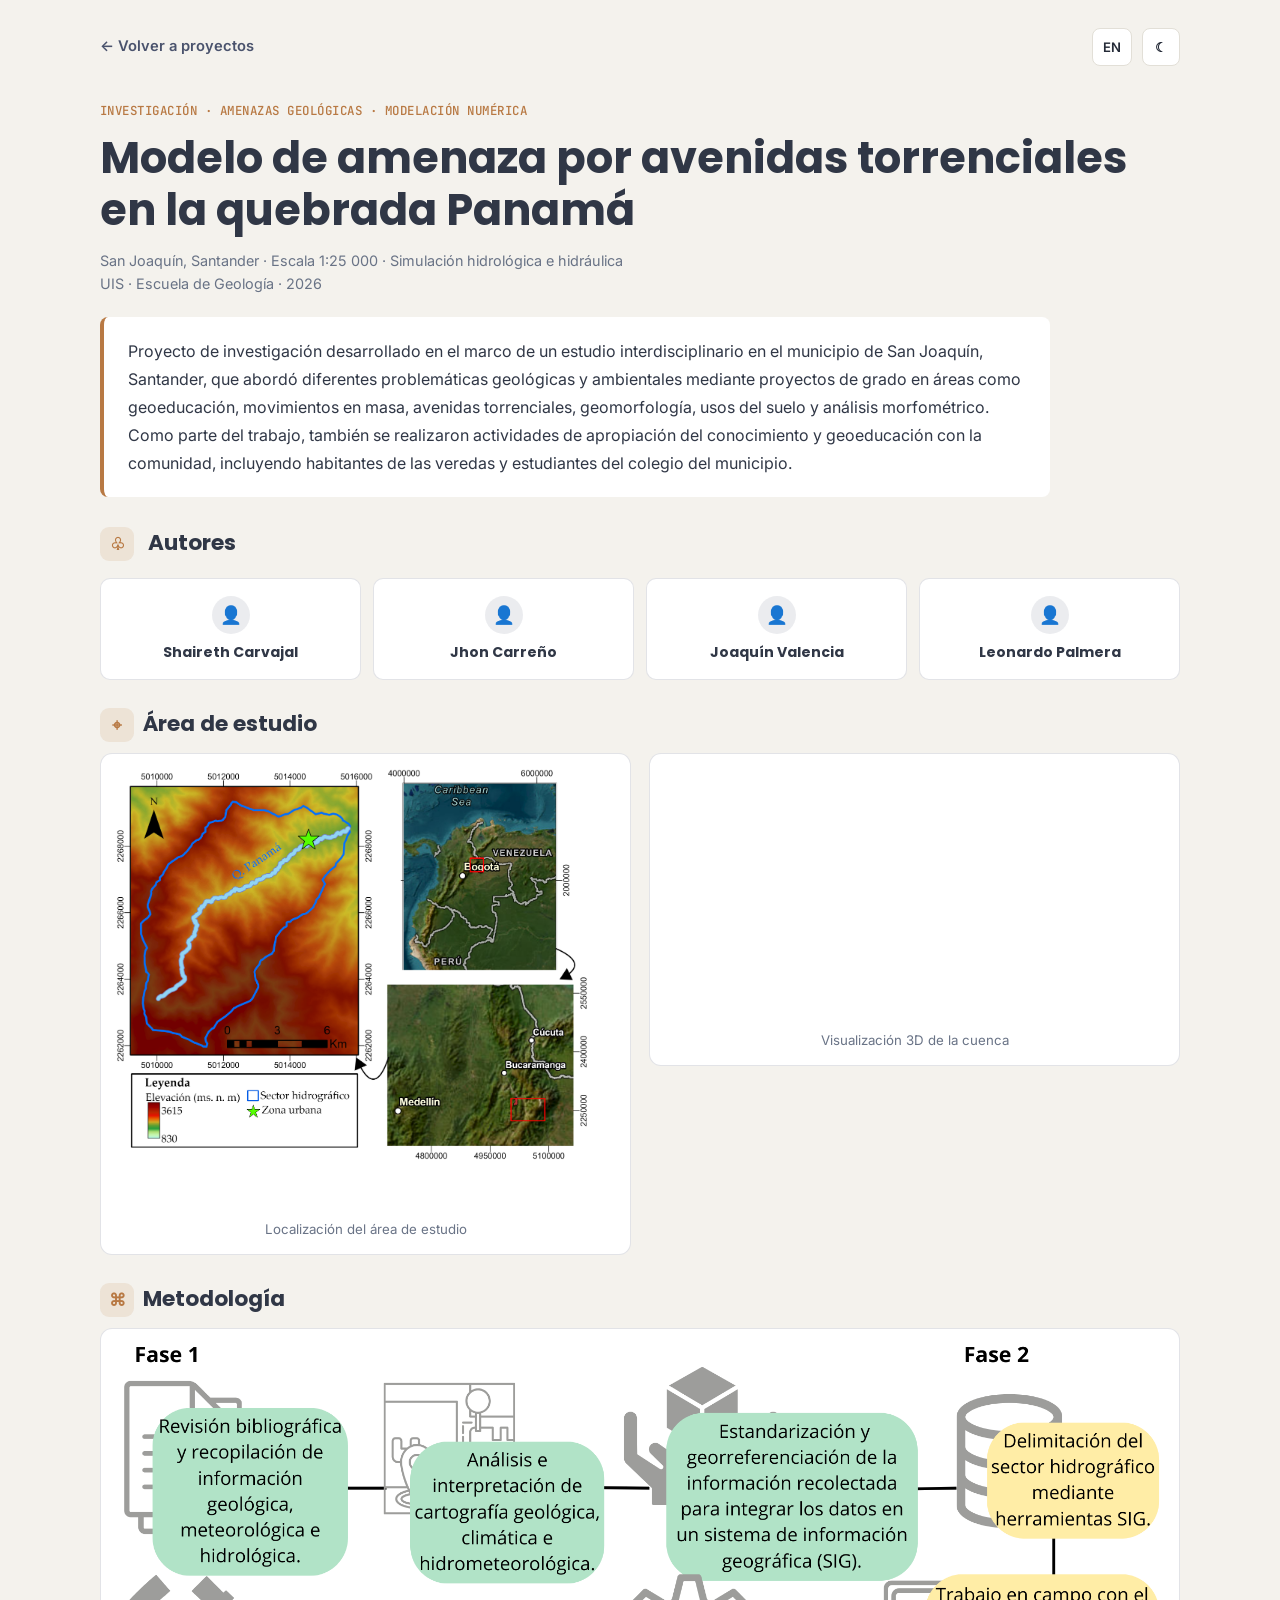
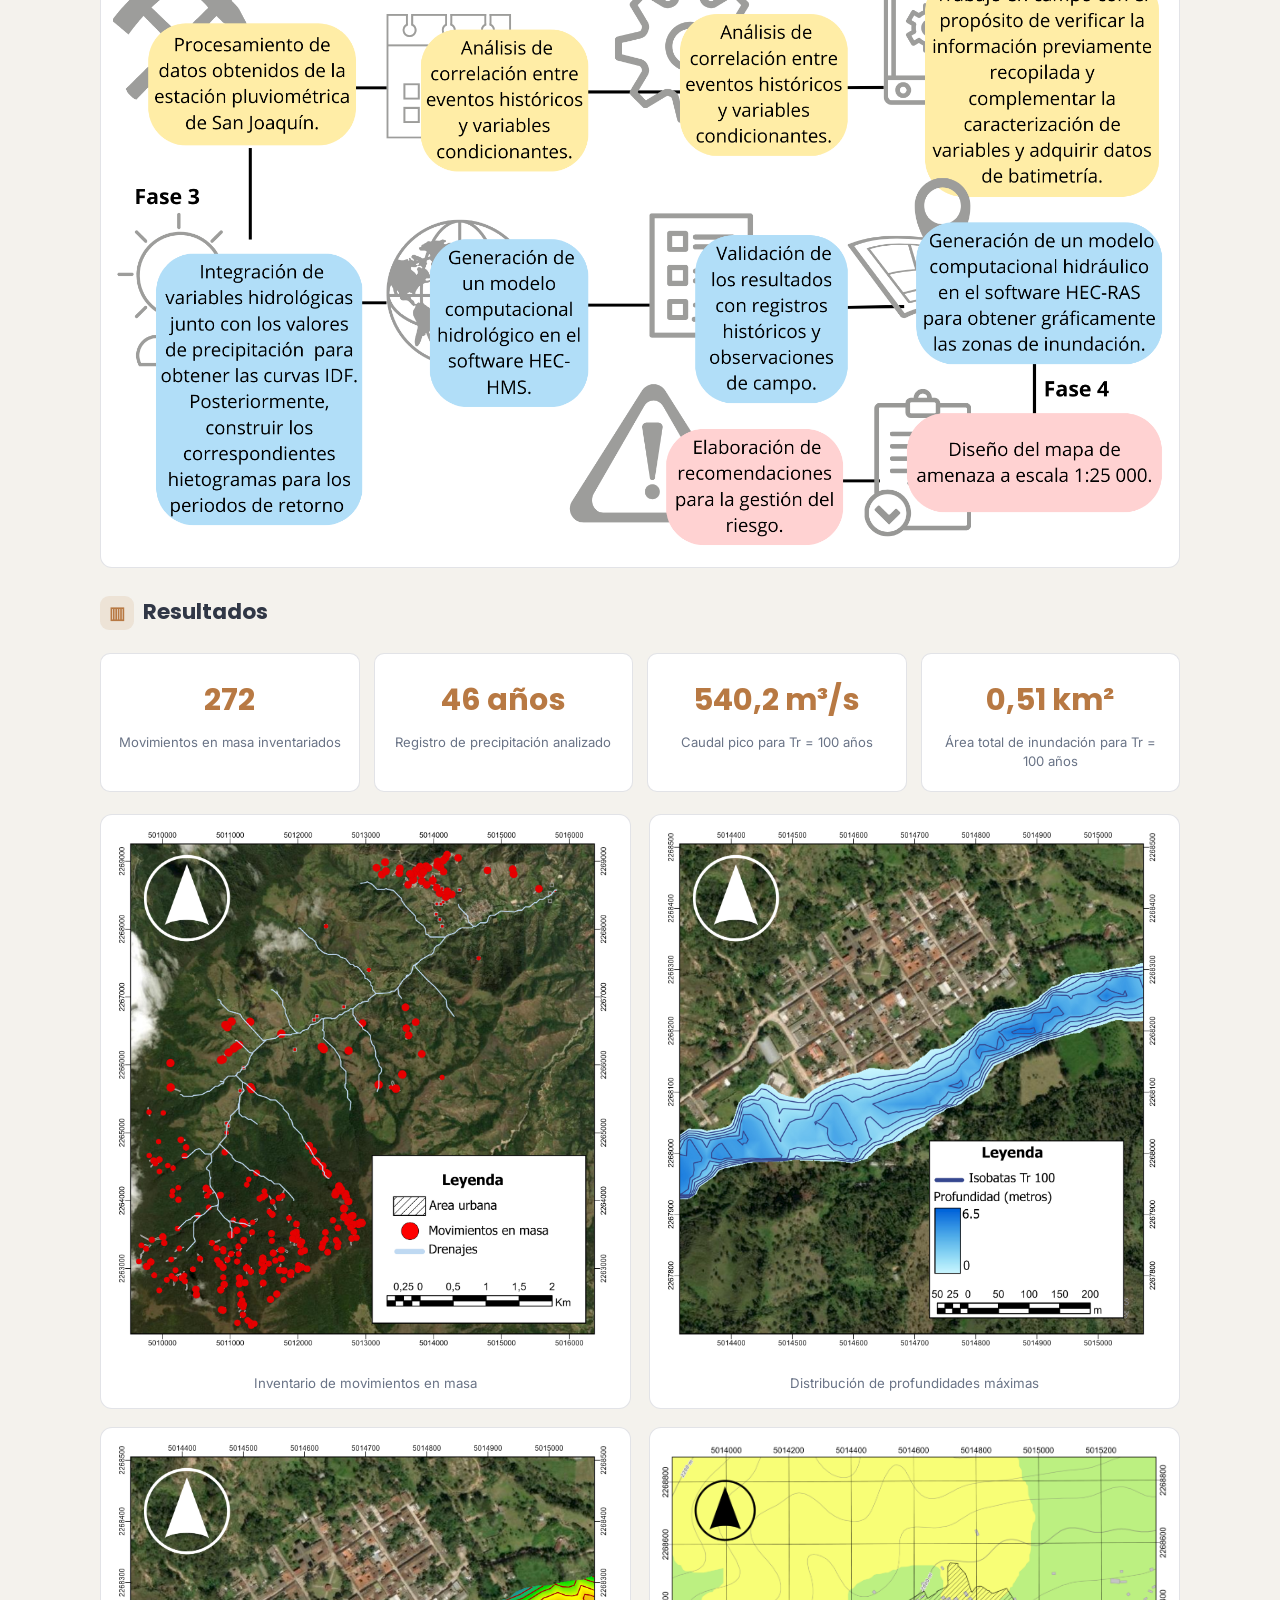
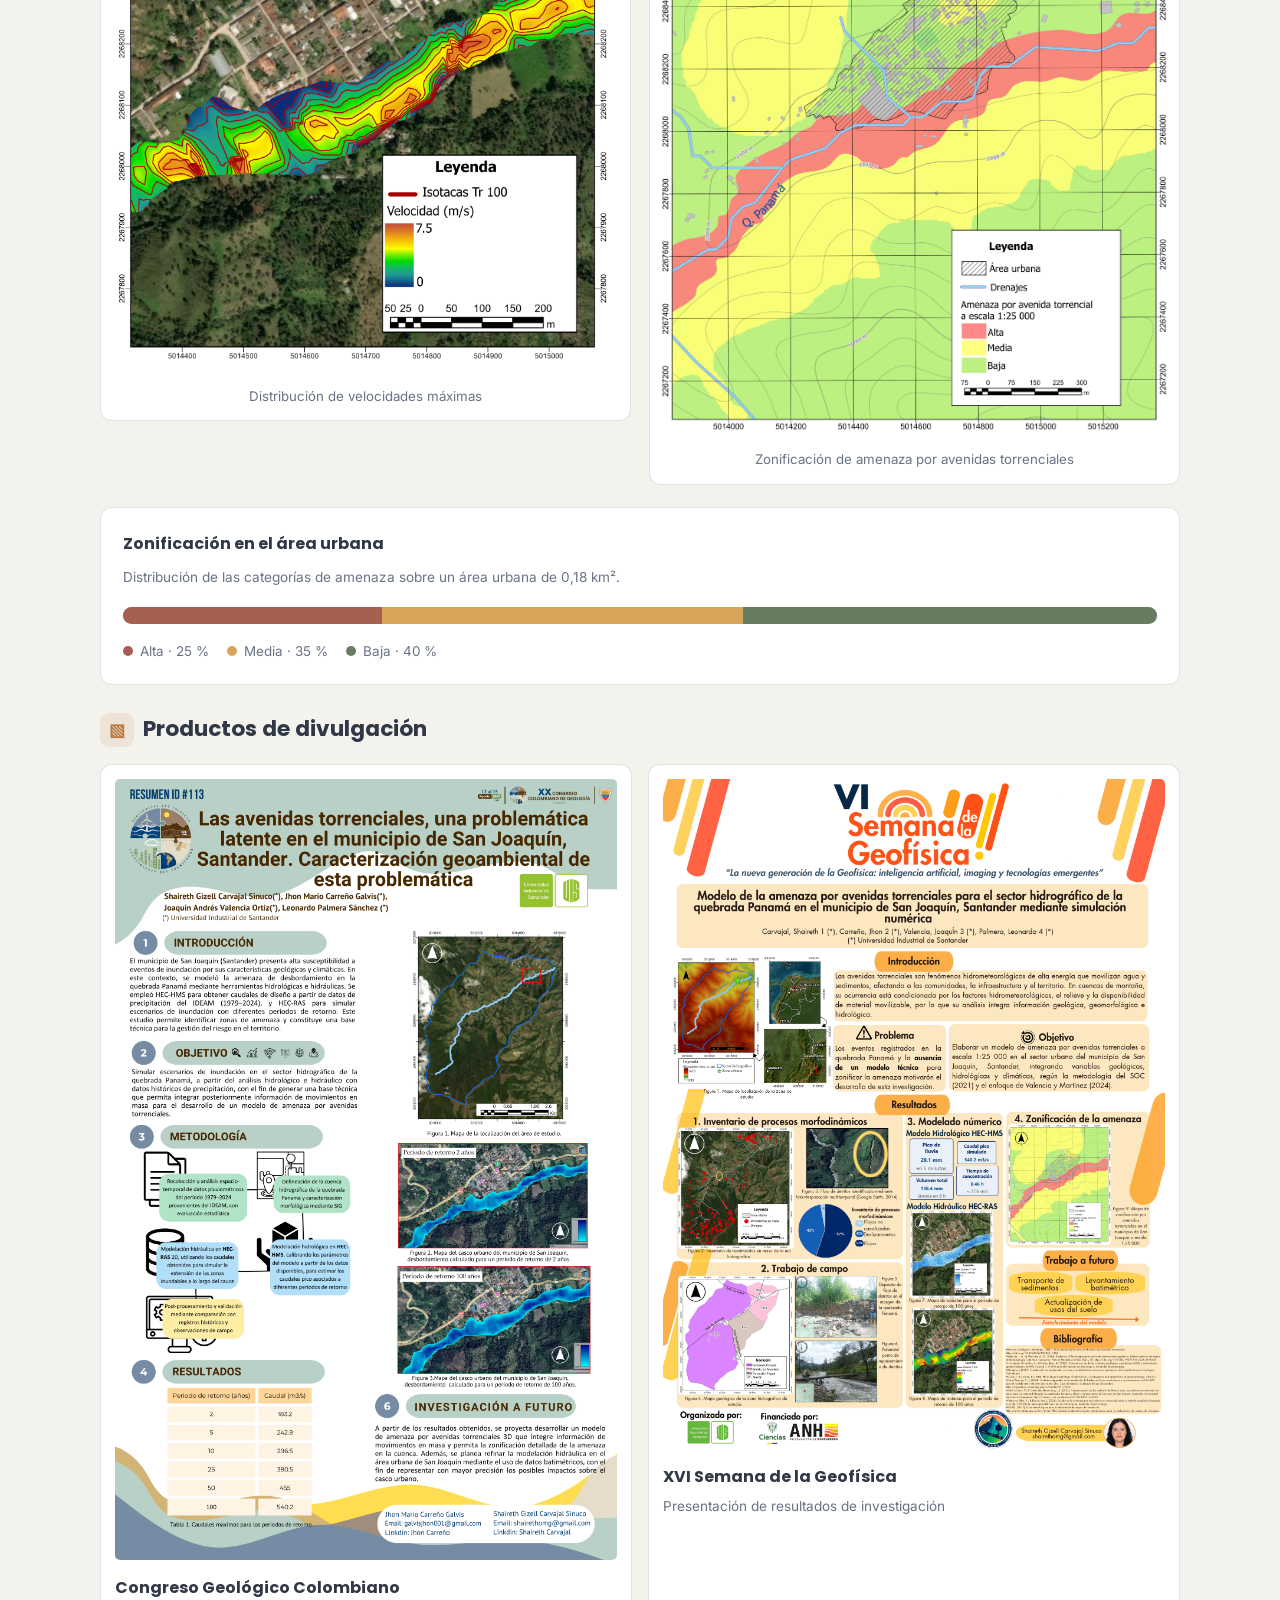
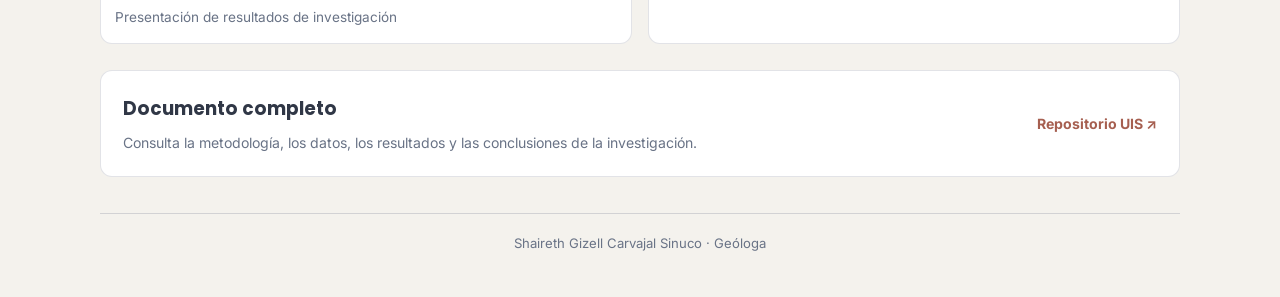
==== proyectos/avenidas-torrenciales.html @ dbaa9fa7 "Final portfolio design and contact section" ====
<!DOCTYPE html>
<html lang="es">
<head>
  <meta charset="UTF-8">
  <meta name="viewport" content="width=device-width, initial-scale=1.0">
  <title>Avenidas torrenciales | Shaireth Carvajal</title>
  <meta name="description" content="Modelo de amenaza por avenidas torrenciales en la quebrada Panamá, San Joaquín, Santander, mediante simulación hidrológica e hidráulica.">

  <link rel="stylesheet" href="../assets/css/styles.css">
  <link rel="stylesheet" href="../assets/css/responsive.css">
  <link rel="stylesheet" href="../assets/css/themes.css">
  <link rel="preconnect" href="https://fonts.googleapis.com">
  <link rel="preconnect" href="https://fonts.gstatic.com" crossorigin>
  <link href="https://fonts.googleapis.com/css2?family=Inter:wght@400;500;600;700&family=Poppins:wght@500;600;700&family=JetBrains+Mono:wght@400;500&display=swap" rel="stylesheet">

  <style>
    :root {
      --project-blue:#4A536D; --project-sand:#D8C5A5; --project-ochre:#B87943;
      --project-terracotta:#A65F50; --project-moss:#687C62;
      --page-background:#F4F2ED; --page-surface:#FFFFFF; --page-text:#303746;
      --page-muted:#697386; --page-border:rgba(74,83,109,.16);
    }
    :root[data-theme="dark"] {
      --page-background:#171B24; --page-surface:#222936; --page-text:#E9EAF0;
      --page-muted:#AAB2C0; --page-border:rgba(216,197,165,.18);
    }
    body { background:var(--page-background); color:var(--page-text); font-family:"Inter",sans-serif; }
    .detail-page { width:min(1080px,90%); margin:0 auto; padding:28px 0 42px; }
    .detail-topbar { display:flex; align-items:center; justify-content:space-between; gap:16px; margin-bottom:34px; }
    .detail-back { color:var(--project-blue); text-decoration:none; font-weight:600; font-size:.92rem; }
    :root[data-theme="dark"] .detail-back { color:var(--project-sand); }
    .detail-controls { display:flex; align-items:center; gap:10px; }
    .detail-category { color:var(--project-ochre); font-family:"JetBrains Mono",monospace; font-size:.78rem; font-weight:500; letter-spacing:.04em; text-transform:uppercase; margin-bottom:12px; }
    .detail-title { color:var(--page-text); font-family:"Poppins",sans-serif; font-size:clamp(1.8rem,4.5vw,2.7rem); line-height:1.2; margin:0 0 12px; }
    .detail-meta { color:var(--page-muted); font-size:.9rem; margin-bottom:22px; line-height:1.6; }
    .detail-section { margin:26px 0 0!important; padding:0!important; min-height:0!important; }
    .detail-section h2 { font-family:"Poppins",sans-serif; color:var(--page-text); font-size:1.35rem; margin:0 0 10px!important; padding:0!important; }
    .section-symbol { display:inline-flex; align-items:center; justify-content:center; width:34px; height:34px; border-radius:9px; background:rgba(184,121,67,.13); color:var(--project-ochre); margin-right:9px; font-size:1.05rem; vertical-align:middle; }
    .avt-authors-grid { display:grid; grid-template-columns:repeat(2,minmax(0,1fr)); gap:12px; max-width:560px; margin:16px 0 8px; }
    .author-card { background:var(--page-surface); border:1px solid var(--page-border); border-radius:10px; padding:17px 12px; text-align:center; }
    .author-symbol { width:38px; height:38px; display:flex; align-items:center; justify-content:center; margin:0 auto 9px; border-radius:50%; background:rgba(74,83,109,.11); color:var(--project-blue); font-size:1.1rem; }
    :root[data-theme="dark"] .author-symbol { color:var(--project-sand); }
    .author-card h3 { color:var(--page-text); font-family:"Poppins",sans-serif; font-size:.88rem; line-height:1.4; margin:0; }
    .avt-directors { color:var(--page-muted); font-size:.84rem; line-height:1.6; margin:10px 0 0; }
    .avt-study-grid,.avt-results-grid { display:grid; grid-template-columns:repeat(2,minmax(0,1fr)); gap:18px; align-items:start; }
    .avt-figure { margin:0; min-width:0; background:var(--page-surface); border:1px solid var(--page-border); border-radius:12px; padding:12px; }
    .avt-figure img { display:block; width:100%; height:auto; border-radius:6px; }
    .avt-caption { color:var(--page-muted); font-size:.83rem; line-height:1.5; text-align:center; margin:12px 4px 2px; }
    .avt-metrics { display:grid; grid-template-columns:repeat(4,minmax(0,1fr)); gap:14px; margin:22px 0; }
    .avt-metric { min-width:0; padding:20px 14px; background:var(--page-surface); border:1px solid var(--page-border); border-radius:10px; text-align:center; }
    .avt-metric-value { display:block; color:var(--project-ochre); font-family:"Poppins",sans-serif; font-size:clamp(1.35rem,3vw,1.9rem); font-weight:700; margin-bottom:8px; }
    .avt-metric-label { display:block; color:var(--page-muted); font-size:.82rem; line-height:1.45; }
    .avt-zoning { margin-top:22px; padding:22px; background:var(--page-surface); border:1px solid var(--page-border); border-radius:12px; }
    .avt-zoning h3 { color:var(--page-text); font-family:"Poppins",sans-serif; font-size:1rem; margin:0 0 8px; }
    .avt-zoning p { color:var(--page-muted); font-size:.85rem; margin:0 0 18px; }
    .avt-bar { display:flex; height:17px; overflow:hidden; border-radius:20px; background:var(--page-border); margin-bottom:16px; }
    .avt-bar-high { width:25%; background:var(--project-terracotta); }
    .avt-bar-medium { width:35%; background:#D8A65B; }
    .avt-bar-low { width:40%; background:var(--project-moss); }
    .avt-legend { display:flex; flex-wrap:wrap; gap:18px; color:var(--page-muted); font-size:.84rem; }
    .avt-legend-item { display:flex; align-items:center; gap:7px; }
    .avt-dot { width:10px; height:10px; border-radius:50%; display:inline-block; }
    .avt-posters { display:grid; grid-template-columns:repeat(2,minmax(0,1fr)); gap:16px; margin-top:16px; }
    .avt-poster { min-width:0; background:var(--page-surface); border:1px solid var(--page-border); border-radius:12px; padding:14px; }
    .avt-poster a { display:block; }
    .avt-poster img { display:block; width:100%; height:auto; border-radius:5px; transition:transform .25s ease; }
    .avt-poster a:hover img { transform:translateY(-3px); }
    .avt-poster h3 { color:var(--page-text); font-family:"Poppins",sans-serif; font-size:1rem; margin:14px 0 5px; }
    .avt-poster p { color:var(--page-muted); font-size:.85rem; margin:0; }
    .avt-repository { display:flex; align-items:center; justify-content:space-between; gap:20px; margin-top:26px; padding:22px; background:var(--page-surface); border:1px solid var(--page-border); border-radius:12px; }
    .avt-repository h2 { color:var(--page-text); font-family:"Poppins",sans-serif; font-size:1.15rem; margin:0 0 7px; }
    .avt-repository p { color:var(--page-muted); font-size:.88rem; line-height:1.6; margin:0; }
    .product-link { display:inline-flex; align-items:center; gap:7px; color:var(--project-terracotta); text-decoration:none; font-size:.88rem; font-weight:700; white-space:nowrap; }
    .product-link:hover { text-decoration:underline; }
    .detail-footer { border-top:1px solid rgba(74,83,109,.20); margin-top:36px; padding-top:18px; color:var(--page-muted); font-size:.82rem; text-align:center; }
    .detail-intro {
  max-width: 950px;
  background: var(--page-surface);
  border-left: 4px solid var(--project-ochre);
  border-radius: 8px;
  padding: 20px 24px;
  margin: 0 0 28px;
  line-height: 1.75;
  color: var(--page-text);
  font-size: 1rem;
}

:root[data-theme="dark"] .detail-intro {
  background: var(--page-surface);
}

    @media(max-width:760px) {
      .avt-metrics { grid-template-columns:repeat(2,minmax(0,1fr)); }
      .avt-study-grid,.avt-posters { grid-template-columns:1fr; }
    }
    @media(max-width:700px) {
      .detail-page { width:92%; padding-top:20px; }
      .detail-topbar { margin-bottom:26px; }
      .avt-figure { padding:9px; }
      .avt-repository { align-items:flex-start; flex-direction:column; }
    }
    @media(max-width:520px) {
      .avt-results-grid { grid-template-columns:1fr; }
      .avt-legend { flex-direction:column; gap:9px; }
    }
    @media(max-width:420px) {
      .detail-topbar { align-items:flex-start; }
      .detail-back { font-size:.82rem; }
      .avt-authors-grid { gap:8px; }
      .author-card { padding:14px 8px; }
      .author-card h3 { font-size:.8rem; }
      .avt-metric { padding:16px 9px; }
    }

    /* Distribución horizontal de autores */
.detail-page .avt-authors-grid {
  display: grid !important;
  grid-template-columns: repeat(4, minmax(0, 1fr)) !important;
  gap: 12px;
  width: 100%;
  max-width: 100%;
  margin: 16px 0 8px;
}

/* Adaptación para pantallas pequeñas */
@media (max-width: 760px) {
  .detail-page .avt-authors-grid {
    grid-template-columns: repeat(2, minmax(0, 1fr)) !important;
  }
}

@media (max-width: 420px) {
  .detail-page .avt-authors-grid {
    grid-template-columns: 1fr !important;
  }
}

.avt-video {
  display: block;
  width: 100%;
  height: auto;
  border-radius: 6px;
  object-fit: contain;
}


  </style>
</head>

<body>
  <main class="detail-page">
    <div class="detail-topbar">
      <a class="detail-back" href="../index.html#proyectos">← Volver a proyectos</a>
      <div class="detail-controls">
        <button id="language-toggle" class="language-toggle notranslate" type="button"
          aria-label="Cambiar idioma" translate="no">EN</button>
        <button id="theme-toggle" class="theme-toggle" type="button"
          aria-label="Cambiar tema" aria-pressed="false">
          <span class="theme-icon">☾</span>
        </button>
      </div>
    </div>

    <header>
      <div class="detail-category">Investigación · Amenazas geológicas · Modelación numérica</div>
      <h1 class="detail-title">Modelo de amenaza por avenidas torrenciales en la quebrada Panamá</h1>
      <div class="detail-meta">
        San Joaquín, Santander · Escala 1:25 000 · Simulación hidrológica e hidráulica<br>
        UIS · Escuela de Geología · 2026
      </div>
    
<p class="detail-intro gempy-intro">
  Proyecto de investigación desarrollado en el marco de un estudio interdisciplinario en el municipio de San Joaquín, Santander, que abordó diferentes problemáticas geológicas y ambientales mediante proyectos de grado en áreas como geoeducación, movimientos en masa, avenidas torrenciales, geomorfología, usos del suelo y análisis morfométrico. Como parte del trabajo, también se realizaron actividades de apropiación del conocimiento y geoeducación con la comunidad, incluyendo habitantes de las veredas y estudiantes del colegio del municipio.
</p>

<section class="detail-section">
  <h2>
    <span class="section-symbol" aria-hidden="true">♧</span>
    Autores
  </h2>

  <div class="authors-grid avt-authors-grid">
    <article class="author-card">
      <div class="author-symbol" aria-hidden="true">👤</div>
      <h3>Shaireth Carvajal</h3>
    </article>

    <article class="author-card">
      <div class="author-symbol" aria-hidden="true">👤</div>
      <h3>Jhon Carreño</h3>
    </article>

    <article class="author-card">
      <div class="author-symbol" aria-hidden="true">👤</div>
      <h3>Joaquín Valencia</h3>
    </article>

    <article class="author-card">
      <div class="author-symbol" aria-hidden="true">👤</div>
      <h3>Leonardo Palmera</h3>
    </article>
  </div>
</section>


    <section class="detail-section">
      <h2><span class="section-symbol" aria-hidden="true">⌖</span>Área de estudio</h2>
      <div class="avt-study-grid">
        <figure class="avt-figure">
          <img src="../assets/images/avenidas-torrenciales/Mapa_localizacion.jpg"
            alt="Mapa de localización del área de estudio en la quebrada Panamá, San Joaquín, Santander">
          <figcaption class="avt-caption">Localización del área de estudio</figcaption>
        </figure>
        
<figure class="avt-figure">
  <video
    class="avt-video"
    autoplay
    muted
    loop
    playsinline
    preload="auto"
    aria-label="Visualización satelital de la cuenca">
    <source src="../assets/images/avenidas-torrenciales/cuenca.mp4"
      type="video/mp4">
    Tu navegador no admite la reproducción de video.
  </video>

  <figcaption class="avt-caption">
    Visualización 3D de la cuenca
  </figcaption>

</figure>

      </div>
    </section>

    <section class="detail-section">
      <h2><span class="section-symbol" aria-hidden="true">⌘</span>Metodología</h2>
      <figure class="avt-figure">
        <img src="../assets/images/avenidas-torrenciales/diagrama-metodologia.png"
          alt="Diagrama metodológico del estudio de amenaza por avenidas torrenciales">
      </figure>
    </section>

    <section class="detail-section">
      <h2><span class="section-symbol" aria-hidden="true">▥</span>Resultados</h2>
      <div class="avt-metrics">
        <div class="avt-metric">
          <span class="avt-metric-value">272</span>
          <span class="avt-metric-label">Movimientos en masa inventariados</span>
        </div>
        <div class="avt-metric">
          <span class="avt-metric-value">46 años</span>
          <span class="avt-metric-label">Registro de precipitación analizado</span>
        </div>
        <div class="avt-metric">
          <span class="avt-metric-value">540,2 m³/s</span>
          <span class="avt-metric-label">Caudal pico para Tr = 100 años </span>
        </div>
        <div class="avt-metric">
          <span class="avt-metric-value">0,51 km²</span>
          <span class="avt-metric-label">Área total de inundación para Tr = 100 años</span>
        </div>
      </div>

      <div class="avt-results-grid">
          <figure class="avt-figure">
          <img src="../assets/images/avenidas-torrenciales/inventario-movimientos.jpg"
            alt="Detalle de los resultados de amenaza en el sector urbano">
          <figcaption class="avt-caption">Inventario de movimientos en masa</figcaption>
        </figure>
        <figure class="avt-figure">
          <img src="../assets/images/avenidas-torrenciales/mapa-isobatas.jpg"
            alt="Mapa de profundidades máximas de inundación">
          <figcaption class="avt-caption">Distribución de profundidades máximas</figcaption>
        </figure>
        <figure class="avt-figure">
          <img src="../assets/images/avenidas-torrenciales/mapa-isotacas.jpg"
            alt="Mapa de velocidades máximas del flujo">
          <figcaption class="avt-caption">Distribución de velocidades máximas</figcaption>
        </figure>
        <figure class="avt-figure">
          <img src="../assets/images/avenidas-torrenciales/zonificacion-amenaza.jpg"
            alt="Mapa de zonificación de amenaza por avenidas torrenciales">
          <figcaption class="avt-caption">Zonificación de amenaza por avenidas torrenciales</figcaption>
        </figure>


      </div>

      <div class="avt-zoning">
        <h3>Zonificación en el área urbana</h3>
        <p>Distribución de las categorías de amenaza sobre un área urbana de 0,18 km².</p>
        <div class="avt-bar" role="img"
          aria-label="Amenaza alta 25 por ciento, media 35 por ciento y baja 40 por ciento">
          <span class="avt-bar-high"></span>
          <span class="avt-bar-medium"></span>
          <span class="avt-bar-low"></span>
        </div>
        <div class="avt-legend">
          <span class="avt-legend-item"><span class="avt-dot" style="background:#A65F50"></span>Alta · 25 %</span>
          <span class="avt-legend-item"><span class="avt-dot" style="background:#D8A65B"></span>Media · 35 %</span>
          <span class="avt-legend-item"><span class="avt-dot" style="background:#687C62"></span>Baja · 40 %</span>
        </div>
      </div>
    </section>

    <section class="detail-section">
      <h2><span class="section-symbol" aria-hidden="true">▧</span>Productos de divulgación</h2>
      <div class="avt-posters">
        <article class="avt-poster">
          <a href="../assets/images/avenidas-torrenciales/poster-congreso-geologico.jpg"
            target="_blank" rel="noopener noreferrer">
            <img src="../assets/images/avenidas-torrenciales/poster-congreso-geologico.png"
              alt="Póster presentado en el Congreso Geológico Colombiano">
          </a>
          <h3>Congreso Geológico Colombiano</h3>
          <p>Presentación de resultados de investigación</p>
        </article>
        <article class="avt-poster">
          <a href="../assets/images/avenidas-torrenciales/poster-semana-geofisica.jpg"
            target="_blank" rel="noopener noreferrer">
            <img src="../assets/images/avenidas-torrenciales/poster-semana-geofisica.png"
              alt="Póster presentado en la XVI Semana de la Geofísica">
          </a>
          <h3>XVI Semana de la Geofísica</h3>
          <p>Presentación de resultados de investigación</p>
        </article>
      </div>
    </section>

    <section class="avt-repository" aria-labelledby="documento-completo">
      <div>
        <h2 id="documento-completo">Documento completo</h2>
        <p>Consulta la metodología, los datos, los resultados y las conclusiones de la investigación.</p>
      </div>
      <a class="product-link" href="https://noesis.uis.edu.co/handle/20.500.14071/48082"
        target="_blank" rel="noopener noreferrer">Repositorio UIS ↗</a>
    </section>

    <footer class="detail-footer">
      Shaireth Gizell Carvajal Sinuco · Geóloga
    </footer>
  </main>

  <div class="gtranslate_wrapper" style="display:none;"></div>
  <script>
    window.gtranslateSettings = {
      default_language: "es",
      languages: ["es", "en"],
      wrapper_selector: ".gtranslate_wrapper"
    };
  </script>
  <script src="https://cdn.gtranslate.net/widgets/latest/dropdown.js" defer></script>
  <script src="../assets/js/language.js"></script>
  <script src="../assets/js/theme.js"></script>
</body>
</html>
---- assets/css/styles.css ----
/* =========================================================
   PORTAFOLIO PROFESIONAL — SHAIRETH CARVAJAL
   FASE 2 | BLOQUE 2.2 | ESTILOS GENERALES
   ========================================================= */

/* 1. FUENTES */
@import url('https://fonts.googleapis.com/css2?family=Inter:wght@400;500;600;700&family=JetBrains+Mono:wght@400;500&family=Poppins:wght@400;500;600;700&display=swap');

/* 2. VARIABLES DE DISEÑO */
:root {
    --color-primary: #4A536D;
    --color-sand: #D8C5A5;
    --color-ochre: #B87943;
    --color-terracotta: #A65F50;
    --color-moss: #687C62;

    --font-heading: 'Poppins', sans-serif;
    --font-body: 'Inter', sans-serif;
    --font-technical: 'JetBrains Mono', monospace;

    --container-width: 1160px;
    --header-height: 78px;

    --radius-small: 8px;
    --radius-medium: 14px;
    --radius-large: 22px;

    --transition: 0.25s ease;
}

/* 3. CONFIGURACIÓN GENERAL */
* {
    margin: 0;
    padding: 0;
    box-sizing: border-box;
}

html {
    scroll-behavior: smooth;
    scroll-padding-top: calc(var(--header-height) + 20px);
}

body {
    font-family: var(--font-body);
    font-size: 16px;
    line-height: 1.7;
    background: var(--background);
    color: var(--text-primary);
    transition:
        background-color var(--transition),
        color var(--transition);
}

body,
button,
a {
    -webkit-tap-highlight-color: transparent;
}

button,
input {
    font: inherit;
}

button {
    cursor: pointer;
}

a {
    color: inherit;
    text-decoration: none;
}

img {
    display: block;
    max-width: 100%;
}

ul {
    list-style: none;
}

section {
    scroll-margin-top: calc(var(--header-height) + 20px);
}

::selection {
    background: var(--color-sand);
    color: #171B24;
}

/* 4. CONTENEDORES Y SECCIONES */
.section-container,
.header-container,
.footer-container {
    width: min(var(--container-width), calc(100% - 48px));
    margin-inline: auto;
}

section {
    padding: 100px 0;
}

.section-heading {
    max-width: 720px;
    margin-bottom: 48px;
}

.section-eyebrow {
    display: inline-block;
    margin-bottom: 12px;
    color: var(--color-ochre);
    font-family: var(--font-technical);
    font-size: 0.78rem;
    font-weight: 500;
    letter-spacing: 0.12em;
    text-transform: uppercase;
}

.section-heading h2 {
    margin-bottom: 16px;
    font-family: var(--font-heading);
    font-size: clamp(2rem, 4vw, 2.8rem);
    font-weight: 600;
    line-height: 1.2;
    color: var(--text-primary);
}

.section-heading p {
    color: var(--text-secondary);
    font-size: 1rem;
    max-width: 650px;
}


/* 5. CABECERA Y NAVEGACIÓN */

/* Cabecera general */
.site-header {
    position: relative;
    z-index: 1000;
    width: 100%;
}

/* Fotografía panorámica */
.header-banner {
    position: relative;
    width: 100%;
    min-height: 270px;
    display: flex;
    align-items: center;
    justify-content: center;

    background-image:
        linear-gradient(
            rgba(15, 20, 30, 0.30),
            rgba(15, 20, 30, 0.45)
        ),
        url("../images/chicamocha-header.jpg");

    background-size: cover;
    background-position: center 52%;
}


/* Presentación de la cita sobre la fotografía */
.header-banner-overlay {
    width: 100%;
    min-height: 270px;
    display: flex;
    align-items: flex-end;
    justify-content: flex-end;
    padding: 30px 6%;
    text-align: right;
}

/* Contenedor de la cita */
.site-brand {
    display: flex;
    flex-direction: column;
    align-items: flex-end;
    gap: 12px;
    width: min(650px, 100%);
}

/* Texto de la cita */
.header-quote {
    display: flex;
    flex-direction: column;
    align-items: flex-end;
    gap: 8px;
    max-width: 650px;
}

/* Autor de la cita */
.quote-author {
    display: block;
    margin-right: 24px;
    color: #FFFFFF;
    font-family: var(--font-body);
    font-size: 0.9rem;
    font-style: italic;
    font-weight: 400;
    text-shadow: 0 2px 8px rgba(0, 0, 0, 0.75);
}

.brand-name {
    display: block;
    color: #FFFFFF;
    font-family: var(--font-heading);
    font-size: clamp(2rem, 5vw, 3.5rem);
    font-weight: 600;
    line-height: 1.2;
    letter-spacing: -0.035em;
    text-shadow: 0 3px 14px rgba(0, 0, 0, 0.45);
}

.brand-subtitle {
    display: block;
    color: #FFFFFF;
    font-family: var(--font-body);
    font-size: clamp(0.9rem, 2vw, 1.15rem);
    font-weight: 500;
    text-shadow: 0 2px 8px rgba(0, 0, 0, 0.6);
}

/* Barra horizontal */
.navigation-bar {
    width: 100%;
    background: var(--header-background);
    border-bottom: 1px solid var(--border);
    box-shadow: 0 3px 12px var(--shadow);
}

.header-container {
    width: min(1400px, calc(100% - 40px));
    min-height: 68px;
    margin-inline: auto;
    display: flex;
    align-items: center;
    justify-content: center;
    gap: 20px;
}

/* Navegación */
.main-navigation {
    width: 100%;
    display: flex;
    align-items: center;
    justify-content: center;
    flex-wrap: wrap;
    gap: 18px;
}

.nav-list {
    display: flex;
    align-items: center;
    justify-content: center;
    flex-wrap: wrap;
    gap: 8px 20px;
}

.nav-list a {
    position: relative;
    display: inline-block;
    padding: 10px 0;
    color: var(--text-secondary);
    font-size: 0.82rem;
    font-weight: 500;
    white-space: nowrap;
    transition: color var(--transition);
}

.nav-list a:hover,
.nav-list a.active {
    color: var(--color-ochre);
}

.nav-list a.active::after {
    position: absolute;
    bottom: 3px;
    left: 0;
    width: 100%;
    height: 2px;
    background: var(--color-ochre);
    content: '';
}

/* Controles de idioma y tema */
.navigation-controls {
    display: flex;
    align-items: center;
    justify-content: flex-end;
    gap: 10px;
    margin-left: 8px;
}

.language-toggle,
.theme-toggle,
.menu-toggle {
    display: inline-flex;
    align-items: center;
    justify-content: center;
    min-width: 38px;
    height: 38px;
    padding: 0 10px;
    border: 1px solid var(--border);
    border-radius: var(--radius-small);
    background: var(--surface);
    color: var(--text-primary);
    font-size: 0.82rem;
    font-weight: 600;
    transition: all var(--transition);
}

.language-toggle:hover,
.theme-toggle:hover,
.menu-toggle:hover {
    border-color: var(--color-ochre);
    color: var(--color-ochre);
}

.menu-toggle {
    display: none;
}


/* 6. PORTADA / HERO */
.hero-section {
    min-height: 680px;
    padding-top: 40px;
    padding-bottom: 100px;
    display: flex;
    align-items: center;
    background:
        radial-gradient(
            circle at 85% 30%,
            var(--hero-accent),
            transparent 35%
        ),
        var(--background);
}

.hero-container {
    width: min(var(--container-width), calc(100% - 48px));
    margin-inline: auto;
    display: grid;
    grid-template-columns: 1.2fr 0.8fr;
    align-items: center;
    gap: 80px;
}

.hero-content {
    max-width: 680px;
}

.hero-introduction {
    margin-bottom: 18px;
    color: var(--color-ochre);
    font-family: var(--font-technical);
    font-size: 0.85rem;
    letter-spacing: 0.08em;
    text-transform: uppercase;
}

.hero-content h1 {
    margin-bottom: 18px;
    font-family: var(--font-heading);
    font-size: clamp(2.5rem, 5vw, 4.2rem);
    font-weight: 600;
    line-height: 1.12;
    letter-spacing: -0.04em;
    color: var(--text-primary);
}

.hero-content h1 span {
    color: var(--color-primary);
}

.hero-content h2 {
    margin-bottom: 22px;
    font-family: var(--font-heading);
    font-size: clamp(1.1rem, 2vw, 1.4rem);
    font-weight: 500;
    line-height: 1.4;
    color: var(--text-secondary);
}

.hero-description {
    max-width: 590px;
    margin-bottom: 30px;
    color: var(--text-secondary);
    font-size: 1rem;
}

.hero-actions {
    display: flex;
    flex-wrap: wrap;
    gap: 14px;
}

.hero-image {
    display: flex;
    justify-content: center;
    align-items: center;
}

.profile-image {
    width: min(100%, 360px);
    aspect-ratio: 4 / 5;
    object-fit: cover;
    object-position: center;
    border: 8px solid var(--surface);
    border-radius: var(--radius-large);
    box-shadow: 0 24px 65px var(--shadow);
}

/* 7. BOTONES */
.button-primary,
.button-secondary {
    display: inline-flex;
    align-items: center;
    justify-content: center;
    min-height: 46px;
    padding: 11px 22px;
    border: 1px solid transparent;
    border-radius: var(--radius-small);
    font-size: 0.9rem;
    font-weight: 600;
    transition: all var(--transition);
}

.button-primary {
    background: var(--color-primary);
    color: #FFFFFF;
}

.button-primary:hover {
    background: #363E55;
    transform: translateY(-2px);
}

.button-secondary {
    border-color: var(--border);
    background: var(--surface);
    color: var(--text-primary);
}

.button-secondary:hover {
    border-color: var(--color-ochre);
    color: var(--color-ochre);
    transform: translateY(-2px);
}

/* 8. SOBRE MÍ */
.about-section {
    background: var(--surface);
}

.about-content {
    max-width: 900px;
}

.about-content p {
    margin-bottom: 18px;
    color: var(--text-secondary);
    font-size: 1.03rem;
    line-height: 1.9;
}

/* 9. EXPERIENCIA PROFESIONAL */
.experience-list {
    display: grid;
    gap: 24px;
}

.experience-card {
    padding: 28px;
    border: 1px solid var(--border);
    border-left: 4px solid var(--color-ochre);
    border-radius: var(--radius-medium);
    background: var(--surface);
    transition:
        transform var(--transition),
        box-shadow var(--transition);
}

.experience-card:hover {
    transform: translateY(-3px);
    box-shadow: 0 12px 30px var(--shadow);
}

.experience-header {
    display: flex;
    align-items: flex-start;
    justify-content: space-between;
    gap: 20px;
    margin-bottom: 14px;
}

.experience-card h3 {
    margin-bottom: 5px;
    font-family: var(--font-heading);
    font-size: 1.15rem;
    font-weight: 600;
    color: var(--text-primary);
}

.experience-card .date,
.experience-card .location {
    color: var(--text-muted);
    font-family: var(--font-technical);
    font-size: 0.78rem;
}

.experience-card p {
    color: var(--text-secondary);
}

/* 10. INVESTIGACIÓN */
.research-section {
    background: var(--surface);
}

.research-grid {
    display: grid;
    grid-template-columns: repeat(3, minmax(0, 1fr));
    gap: 22px;
}

.research-card {
    padding: 28px;
    border: 1px solid var(--border);
    border-radius: var(--radius-medium);
    background: var(--background);
    transition: all var(--transition);
}

.research-card:hover {
    border-color: var(--color-sand);
    transform: translateY(-4px);
}

.research-card h3 {
    margin-bottom: 12px;
    font-family: var(--font-heading);
    font-size: 1.08rem;
    color: var(--text-primary);
}

.research-card p {
    color: var(--text-secondary);
    font-size: 0.92rem;
}

/* 11. PROYECTOS */
.projects-section {
    background: var(--background);
}

.project-filters {
    display: flex;
    flex-wrap: wrap;
    gap: 10px;
    margin-bottom: 32px;
}

.filter-button {
    padding: 9px 16px;
    border: 1px solid var(--border);
    border-radius: 30px;
    background: var(--surface);
    color: var(--text-secondary);
    font-size: 0.82rem;
    font-weight: 500;
    transition: all var(--transition);
}

.filter-button:hover,
.filter-button.active {
    border-color: var(--color-primary);
    background: var(--color-primary);
    color: #FFFFFF;
}

.projects-grid {
    display: grid;
    grid-template-columns: repeat(2, minmax(0, 1fr));
    gap: 26px;
}

.project-card {
    overflow: hidden;
    border: 1px solid var(--border);
    border-radius: var(--radius-medium);
    background: var(--surface);
    transition:
        transform var(--transition),
        box-shadow var(--transition);
}

.project-card:hover {
    transform: translateY(-5px);
    box-shadow: 0 16px 35px var(--shadow);
}

.project-image-placeholder {
    min-height: 210px;
    display: flex;
    align-items: center;
    justify-content: center;
    padding: 24px;
    background:
        linear-gradient(
            135deg,
            var(--color-primary),
            #707B91
        );
    color: #FFFFFF;
    font-family: var(--font-technical);
    font-size: 0.85rem;
    text-align: center;
}

.project-image-placeholder img {
    width: 100%;
    height: 100%;
    object-fit: cover;
}

.project-content {
    padding: 26px;
}

.project-category,
.project-status {
    display: inline-block;
    margin-bottom: 12px;
    font-family: var(--font-technical);
    font-size: 0.72rem;
    letter-spacing: 0.04em;
    text-transform: uppercase;
}

.project-category {
    color: var(--color-ochre);
}

.project-status {
    margin-left: 8px;
    padding: 3px 8px;
    border-radius: 20px;
    background: var(--status-background);
    color: var(--status-text);
}

.project-content h3 {
    margin-bottom: 12px;
    font-family: var(--font-heading);
    font-size: 1.18rem;
    font-weight: 600;
    line-height: 1.4;
    color: var(--text-primary);
}

.project-content p {
    margin-bottom: 18px;
    color: var(--text-secondary);
    font-size: 0.92rem;
}

.project-content a {
    display: inline-block;
    color: var(--color-ochre);
    font-size: 0.88rem;
    font-weight: 600;
}

.project-content a:hover {
    text-decoration: underline;
}

/* 12. HABILIDADES */
.skills-section {
    background: var(--surface);
}

.skills-grid {
    display: grid;
    grid-template-columns: repeat(2, minmax(0, 1fr));
    gap: 22px;
}

.skill-group {
    padding: 26px;
    border: 1px solid var(--border);
    border-radius: var(--radius-medium);
    background: var(--background);
}

.skill-group h3 {
    margin-bottom: 18px;
    font-family: var(--font-heading);
    font-size: 1.08rem;
    color: var(--text-primary);
}

.skill-group ul {
    display: flex;
    flex-wrap: wrap;
    gap: 10px;
}

.skill-group li {
    padding: 7px 12px;
    border: 1px solid var(--border);
    border-radius: 6px;
    background: var(--surface);
    color: var(--text-secondary);
    font-size: 0.82rem;
}

/* 13. FORMACIÓN ACADÉMICA */
.education-card {
    max-width: 760px;
    padding: 30px;
    border: 1px solid var(--border);
    border-radius: var(--radius-medium);
    background: var(--surface);
}

.education-card h3 {
    margin-bottom: 8px;
    font-family: var(--font-heading);
    font-size: 1.2rem;
    color: var(--text-primary);
}

.education-card p {
    color: var(--text-secondary);
}

.education-card .date {
    display: block;
    margin-top: 12px;
    color: var(--color-ochre);
    font-family: var(--font-technical);
    font-size: 0.8rem;
}

.language-proficiency {
    margin-top: 24px;
    color: var(--text-secondary);
    font-size: 0.92rem;
}

/* 14. MAPA */
.map-section {
    background: var(--surface);
}

.map-container {
    width: 100%;
    min-height: 420px;
    overflow: hidden;
    border: 1px solid var(--border);
    border-radius: var(--radius-medium);
    background: var(--background);
}

/* 15. CONTACTO */
.contact-section {
    background: var(--surface);
}

.contact-links {
    display: flex;
    flex-wrap: wrap;
    gap: 14px;
}

.contact-links a {
    display: inline-flex;
    align-items: center;
    min-height: 44px;
    padding: 10px 18px;
    border: 1px solid var(--border);
    border-radius: var(--radius-small);
    background: var(--surface);
    color: var(--text-primary);
    font-size: 0.88rem;
    font-weight: 500;
    transition: all var(--transition);
}

.contact-links a:hover {
    border-color: var(--color-ochre);
    color: var(--color-ochre);
    transform: translateY(-2px);
}

/* 16. PIE DE PÁGINA */
.site-footer {
    padding: 28px 0;
    border-top: 1px solid var(--border);
    background: var(--surface);
}

.footer-container {
    display: flex;
    align-items: center;
    justify-content: space-between;
    gap: 20px;
}

.site-footer p {
    color: var(--background-muted);
    font-size: 0.8rem;
}

/* 17. ACCESIBILIDAD Y MOVIMIENTO */
:focus-visible {
    outline: 3px solid var(--color-ochre);
    outline-offset: 4px;
}

[hidden] {
    display: none !important;
}

@media (prefers-reduced-motion: reduce) {
    *,
    *::before,
    *::after {
        scroll-behavior: auto !important;
        transition-duration: 0.01ms !important;
        animation-duration: 0.01ms !important;
        animation-iteration-count: 1 !important;
    }
}

/* GTranslate: mantener el motor activo sin mostrar su selector */
.gtranslate_wrapper {
    position: absolute !important;
    left: -10000px !important;
    top: auto !important;
    width: 1px !important;
    height: 1px !important;
    overflow: hidden !important;
}

/* Barra de navegación persistente */
.navigation-bar {
    position: sticky;
    top: 0;
    z-index: 1000;
    width: 100%;
}


/* =====================================
   INVESTIGACIÓN - GRUPOS Y SEMILLEROS
===================================== */

.research-grid {
    display: grid;
    grid-template-columns: repeat(2, minmax(0, 1fr));
    gap: 24px;
    margin-top: 35px;
}

.research-card {
    position: relative;
    display: flex;
    flex-direction: column;
    align-items: center;
    text-align: center;

    background: var(--page-surface, #FFFFFF);
    border: 1px solid var(--page-border, rgba(74, 83, 109, 0.16));
    border-radius: 14px;

    padding: 32px 28px 26px;
    min-height: 340px;

    transition:
        transform 0.25s ease,
        box-shadow 0.25s ease,
        border-color 0.25s ease;
}

.research-card:hover {
    transform: translateY(-5px);
    border-color: var(--project-sand, #D8C5A5);
    box-shadow: 0 10px 25px rgba(48, 55, 70, 0.09);
}

/* Logo del grupo */

.research-logo {
    width: 76px;
    height: 76px;

    display: flex;
    align-items: center;
    justify-content: center;

    margin: 0 auto 20px;
}

.research-logo img {
    display: block;
    width: 100%;
    height: 100%;
    object-fit: contain;
}

/* Nombre del grupo */

.research-card h3 {
    color: var(--page-text, #303746);
    font-family: "Poppins", sans-serif;
    font-size: 1.02rem;
    font-weight: 600;
    line-height: 1.5;

    margin: 0 0 14px;
    max-width: 440px;
}

/* Descripción */

.research-card p {
    color: var(--page-muted, #697386);
    font-family: "Inter", sans-serif;
    font-size: 0.9rem;
    line-height: 1.7;

    margin: 0 auto 22px;
    max-width: 440px;
}

/* Enlace al sitio del grupo */

.research-link {
    display: inline-flex;
    align-items: center;
    justify-content: center;
    gap: 8px;

    margin-top: auto;

    color: var(--project-terracotta, #A65F50);
    font-family: "Inter", sans-serif;
    font-size: 0.88rem;
    font-weight: 700;

    text-decoration: none;
    transition: gap 0.2s ease, color 0.2s ease;
}

.research-link:hover {
    color: var(--project-ochre, #B87943);
    gap: 12px;
}

.research-link span {
    font-size: 1rem;
}

/* Adaptación para tabletas */

@media (max-width: 760px) {
    .research-grid {
        grid-template-columns: repeat(2, minmax(0, 1fr));
        gap: 16px;
    }

    .research-card {
        padding: 26px 20px 22px;
        min-height: 360px;
    }
}

/* Adaptación para celulares */

@media (max-width: 560px) {
    .research-grid {
        grid-template-columns: 1fr;
        gap: 18px;
    }

    .research-card {
        min-height: auto;
        padding: 28px 22px;
    }

    .research-card p {
        max-width: 100%;
    }
}

/* =====================================
   TARJETAS DE INVESTIGACIÓN - MODO OSCURO
===================================== */

/* Tema claro */
.research-card {
    background-color: #FFFFFF;
}

/* Tema oscuro */
:root[data-theme="dark"] .research-card {
    background-color: #222936;
    border-color: rgba(216, 197, 165, 0.18);
}

/* Texto en tema oscuro */
:root[data-theme="dark"] .research-card h3 {
    color: #E9EAF0;
}

:root[data-theme="dark"] .research-card p {
    color: #AAB2C0;
}

/* Enlaces en tema oscuro */
:root[data-theme="dark"] .research-link {
    color: #D8C5A5;
}

:root[data-theme="dark"] .research-link:hover {
    color: #B87943;
}


/* =====================================
   FORMACIÓN ACADÉMICA
====================================== */

.education-grid {
    display: grid;
    grid-template-columns: repeat(2, minmax(0, 1fr));
    gap: 24px;
}


/* =====================================
   CARRUSEL DE CERTIFICADOS
====================================== */

.certificates-heading {
    margin-bottom: 28px;
}

.certificates-heading h3 {
    font-family: 'Poppins', sans-serif;
    font-size: 1.6rem;
    margin: 8px 0 0;
    color: var(--page-text);
}

/* Contenedor con flechas laterales */

.certificates-carousel-wrapper {
    position: relative;
    display: flex;
    align-items: center;
    width: 100%;
}

.certificates-carousel {
    overflow: hidden;
    width: 100%;
    padding: 0 34px;
    box-sizing: border-box;
}

.certificates-track {
    display: flex;
    gap: 22px;
    width: 100%;
    transform: translateX(0);
    transition: transform 0.45s ease;
}

.certificate-card {
    flex: 0 0 calc((100% - 44px) / 3);
    min-width: 0;
    box-sizing: border-box;
}

.certificate-image {
    background: var(--page-surface);
    border: 1px solid var(--page-border);
    border-radius: 12px;
    padding: 10px;
    overflow: hidden;
    transition: transform 0.3s ease,
                box-shadow 0.3s ease;
}

.certificate-card:hover .certificate-image {
    transform: translateY(-4px);
    box-shadow: 0 12px 28px rgba(0, 0, 0, 0.08);
}

.certificate-image img {
    display: block;
    width: 100%;
    height: 340px;
    object-fit: contain;
    object-position: center;
}

/* Flechas */

.certificate-arrow {
    position: absolute;
    z-index: 5;
    top: 50%;
    transform: translateY(-50%);

    width: 48px;
    height: 48px;

    display: flex;
    align-items: center;
    justify-content: center;

    border-radius: 50%;
    border: 1px solid var(--page-border);
    background: var(--page-surface);
    color: var(--project-blue);

    font-size: 1.7rem;
    font-weight: 400;

    cursor: pointer;

    box-shadow: 0 4px 14px rgba(0, 0, 0, 0.08);

    transition: background 0.25s ease,
                color 0.25s ease,
                transform 0.25s ease,
                box-shadow 0.25s ease;
}

.certificate-arrow-prev {
    left: 0;
}

.certificate-arrow-next {
    right: 0;
}

.certificate-arrow:hover {
    background: var(--project-blue);
    color: #FFFFFF;
    box-shadow: 0 6px 18px rgba(0, 0, 0, 0.15);
}

.certificate-arrow-prev:hover {
    transform: translateY(-50%) translateX(-2px);
}

.certificate-arrow-next:hover {
    transform: translateY(-50%) translateX(2px);
}

/* Indicadores circulares */

.certificates-dots {
    display: flex;
    align-items: center;
    justify-content: center;
    gap: 10px;
    margin-top: 24px;
}

.certificate-dot {
    width: 9px;
    height: 9px;
    border-radius: 50%;
    border: none;
    padding: 0;

    background: var(--page-muted);
    opacity: 0.35;

    transition: all 0.3s ease;
}

.certificate-dot.active {
    width: 25px;
    border-radius: 20px;
    background: var(--project-ochre);
    opacity: 1;
}

/* Modo oscuro */

:root[data-theme="dark"] .certificate-image {
    background-color: #222936;
    border-color: rgba(216, 197, 165, 0.18);
}

:root[data-theme="dark"] .certificate-arrow {
    background-color: #222936;
    color: #D8C5A5;
    border-color: rgba(216, 197, 165, 0.2);
}

:root[data-theme="dark"] .certificate-arrow:hover {
    background-color: var(--project-blue);
    color: #FFFFFF;
}

:root[data-theme="dark"] .certificate-dot {
    background: #AAB2C0;
}

:root[data-theme="dark"] .certificate-dot.active {
    background: #D8C5A5;
    opacity: 1;
}

/* Responsive */

@media (max-width: 900px) {

    .certificate-card {
        flex: 0 0 calc((100% - 22px) / 2);
    }

    .certificate-image img {
        height: 320px;
    }

}

@media (max-width: 600px) {

    .certificates-heading h3 {
        font-size: 1.3rem;
    }

    .certificates-carousel {
        padding: 12px 28px;
    }

    .certificate-card {
        flex: 0 0 100%;
    }

    .certificate-image img {
        height: auto;
        max-height: 480px;
    }

    .certificate-arrow {
        width: 38px;
        height: 38px;
        font-size: 1.35rem;
    }

    .certificates-dots {
        gap: 8px;
        margin-top: 18px;
    }

    .certificate-dot {
        width: 7px;
        height: 7px;
    }

    .certificate-dot.active {
        width: 21px;
    }

}

/* Ajuste de separación en formación */
.certificates-heading {
    margin-top: 18px;
    margin-bottom: 12px;
}
.certificates-heading .section-eyebrow {
    margin-bottom: 12px;
}


/* =====================================
   CONTACTO — TARJETAS
====================================== */

.contact-links {
    display: flex;
    flex-wrap: wrap;
    justify-content: center;
    align-items: stretch;
    gap: 20px;

    max-width: 1100px;
    margin: 40px auto 0;
}

/* Tarjetas */

.contact-card {
    display: flex;
    flex-direction: column;
    align-items: center;
    justify-content: center;

    width: 190px;
    min-height: 155px;
    padding: 24px 18px;

    box-sizing: border-box;

    background: var(--page-surface);
    border: 1px solid var(--page-border);
    border-radius: 16px;

    text-align: center;
    text-decoration: none;

    color: var(--page-text);

    transition:
        transform 0.3s ease,
        border-color 0.3s ease,
        box-shadow 0.3s ease,
        background 0.3s ease;
}

.contact-card:hover {
    transform: translateY(-6px);
    border-color: var(--project-sand);

    box-shadow:
        0 12px 28px rgba(74, 83, 109, 0.10);
}

/* Iconos */

.contact-icon {
    width: 48px;
    height: 48px;

    display: flex;
    align-items: center;
    justify-content: center;

    margin-bottom: 14px;

    color: var(--project-blue);
}

.contact-icon svg {
    width: 34px;
    height: 34px;
}

/* Marca LinkedIn */

.linkedin-icon {
    color: #0A66C2;
}

/* Marca GitHub */

.github-icon {
    color: var(--page-text);
}

/* ResearchGate */

.researchgate-icon {
    font-family: 'Poppins', sans-serif;
    font-size: 21px;
    font-weight: 700;
    letter-spacing: -1px;
    color: #00A99D;
}

/* Textos */

.contact-label {
    font-family: 'Poppins', sans-serif;
    font-size: 0.95rem;
    font-weight: 600;
    margin-bottom: 5px;
}

.contact-value {
    font-family: 'Inter', sans-serif;
    font-size: 0.78rem;
    color: var(--page-muted);
    line-height: 1.5;
    overflow-wrap: anywhere;
}

/* Correo */

.contact-email .contact-value {
    font-size: 0.75rem;
}

/* =====================================
   CONTACTO — MODO OSCURO
====================================== */

:root[data-theme="dark"] .contact-card {
    background: var(--page-surface);
    border-color: var(--page-border);
}

:root[data-theme="dark"] .contact-card:hover {
    border-color: var(--project-sand);
    box-shadow: 0 12px 28px rgba(0, 0, 0, 0.22);
}

/* =====================================
   CONTACTO — RESPONSIVE
====================================== */

@media (max-width: 900px) {

    .contact-links {
        gap: 16px;
    }

    .contact-card {
        width: 175px;
        min-height: 145px;
    }

}

@media (max-width: 600px) {

    .contact-links {
        gap: 12px;
        margin-top: 28px;
    }

    .contact-card {
        width: calc(50% - 6px);
        min-height: 135px;
        padding: 18px 12px;
    }

    .contact-icon {
        width: 40px;
        height: 40px;
        margin-bottom: 10px;
    }

    .contact-icon svg {
        width: 30px;
        height: 30px;
    }

    .contact-label {
        font-size: 0.88rem;
    }

    .contact-value {
        font-size: 0.72rem;
    }

    .contact-email .contact-value {
        font-size: 0.68rem;
    }

}
---- assets/css/responsive.css ----
/* =========================================================
   PORTAFOLIO PROFESIONAL — SHAIRETH CARVAJAL
   FASE 2 | BLOQUE 2.3 | DISEÑO RESPONSIVE
   ========================================================= */


/* =========================================================
   1. TABLETAS Y PANTALLAS MEDIANAS
   ========================================================= */

@media (max-width: 1100px) {

    :root {
        --header-height: 68px;
    }

    /* Navegación */
    .header-container {
        width: calc(100% - 32px);
    }

    .nav-list {
        gap: 8px 13px;
    }

    .nav-list a {
        font-size: 0.76rem;
    }

    .main-navigation {
        gap: 12px;
    }

    /* Presentación principal */
    .hero-container {
        gap: 45px;
    }

    .profile-image {
        width: min(100%, 320px);
    }

    /* Tarjetas */
    .research-grid {
        grid-template-columns: repeat(2, minmax(0, 1fr));
    }
}


/* =========================================================
   2. TABLETAS PEQUEÑAS Y CELULARES GRANDES
   ========================================================= */

@media (max-width: 850px) {

    /* Cabecera panorámica */
    .header-banner,
    .header-banner-overlay {
        min-height: 230px;
    }

    .header-banner {
        background-position: center;
    }

    .header-banner-overlay {
        padding: 24px;
    }

    .brand-subtitle {
        font-size: 1rem;
    }


.header-container {
    min-height: 62px;
    justify-content: space-between;
    align-items: center;
    position: relative;
}

/* Botón del menú móvil */
.menu-toggle {
    display: flex;
    flex-direction: column;
    gap: 5px;
    width: 42px;
    height: 42px;
    padding: 10px;
    margin-right: auto;
}

.menu-toggle span {
    display: block;
    width: 100%;
    height: 2px;
    border-radius: 2px;
    background: var(--text-primary);
}

/* Controles de idioma y tema */
.navigation-controls {
    display: flex;
    align-items: center;
    justify-content: flex-end;
    gap: 12px;
    margin-left: auto;
    padding: 0;
    border: none;
    flex-shrink: 0;
}

/* Menú desplegable */
.main-navigation {
    display: none;
    position: absolute;
    top: 100%;
    left: -16px;
    right: -16px;
    z-index: 1001;
    width: auto;
    padding: 20px;
    background: var(--header-background);
    border: 1px solid var(--border);
    border-top: none;
    box-shadow: 0 12px 24px var(--shadow);
    flex-direction: column;
    align-items: stretch;
    gap: 16px;
}

.main-navigation.active {
    display: flex;
}

.nav-list {
    flex-direction: column;
    align-items: stretch;
    gap: 4px;
}

.nav-list li {
    width: 100%;
}

.nav-list a {
    display: block;
    width: 100%;
    padding: 11px 8px;
    font-size: 0.9rem;
}

.nav-list a.active::after {
    width: 30px;
    bottom: 4px;
}


    /* Botón del menú móvil */
    .menu-toggle {
        display: flex;
        flex-direction: column;
        gap: 5px;
        width: 42px;
        height: 42px;
        padding: 10px;
        margin-right: auto;
    }

    .menu-toggle span {
        display: block;
        width: 100%;
        height: 2px;
        border-radius: 2px;
        background: var(--text-primary);
    }

    /* Menú desplegable */
    .main-navigation {
        display: none;
        position: absolute;
        top: 100%;
        left: -16px;
        right: -16px;
        z-index: 1001;
        width: auto;
        padding: 20px;
        background: var(--header-background);
        border: 1px solid var(--border);
        border-top: none;
        box-shadow: 0 12px 24px var(--shadow);
        flex-direction: column;
        align-items: stretch;
        gap: 16px;
    }

    .main-navigation.active {
        display: flex;
    }

    .nav-list {
        flex-direction: column;
        align-items: stretch;
        gap: 4px;
    }

    .nav-list li {
        width: 100%;
    }

    .nav-list a {
        display: block;
        width: 100%;
        padding: 11px 8px;
        font-size: 0.9rem;
    }

    .nav-list a.active::after {
        width: 30px;
        bottom: 4px;
    }

    .navigation-controls {
        justify-content: flex-end;
        margin-left: 0;
        padding-top: 12px;
        border-top: 1px solid var(--border);
    }

    /* Presentación principal */
    .hero-section {
        min-height: auto;
        padding-top: 65px;
        padding-bottom: 65px;
    }

    .hero-container {
        grid-template-columns: 1fr 0.8fr;
        gap: 30px;
    }

    .hero-content h1 {
        font-size: clamp(2rem, 5vw, 3rem);
    }

    .profile-image {
        width: min(100%, 280px);
    }

    /* Secciones */
    section {
        padding: 75px 0;
    }

    .projects-grid {
        gap: 18px;
    }
}


/* =========================================================
   3. CELULARES
   ========================================================= */

@media (max-width: 600px) {

    /* Contenedores */
    .section-container,
    .header-container,
    .footer-container {
        width: calc(100% - 36px);
    }

    section {
        padding: 60px 0;
    }

    .section-heading {
        margin-bottom: 32px;
    }

    .section-heading h2 {
        font-size: 1.9rem;
    }

    /* Cabecera panorámica */
    .header-banner,
    .header-banner-overlay {
        min-height: 205px;
    }

    .header-banner {
        background-position: center;
    }

    .header-banner-overlay {
        padding: 20px 18px;
    }

    .brand-subtitle {
        font-size: 0.88rem;
        line-height: 1.5;
    }

    .quote-author {
        font-size: 0.82rem;
        margin-right: 12px;
    }

    /* Menú */
    .main-navigation {
        left: -18px;
        right: -18px;
    }

    /* Presentación principal */
    .hero-section {
        padding-top: 45px;
        padding-bottom: 55px;
    }

    .hero-container {
        grid-template-columns: 1fr;
        gap: 35px;
    }

    .hero-image {
        order: -1;
    }

    .profile-image {
        width: min(75%, 280px);
        max-height: 340px;
    }

    .hero-content {
        text-align: center;
    }

    .hero-content h1 {
        font-size: 2.35rem;
    }

    .hero-content h2 {
        font-size: 1.15rem;
    }

    .hero-description {
        font-size: 0.94rem;
    }

    .hero-actions {
        justify-content: center;
    }

    /* Experiencia e investigación */
    .experience-card {
        padding: 21px;
    }

    .experience-header {
        flex-direction: column;
        gap: 8px;
    }

    .research-grid {
        grid-template-columns: 1fr;
    }

    .research-card {
        padding: 22px;
    }

    /* Proyectos */
    .projects-grid {
        grid-template-columns: 1fr;
    }

    .project-content {
        padding: 21px;
    }

    .project-image-placeholder {
        min-height: 190px;
    }

    .project-filters {
        gap: 8px;
    }

    .filter-button {
        padding: 8px 12px;
        font-size: 0.76rem;
    }

    /* Habilidades */
    .skills-grid {
        grid-template-columns: 1fr;
    }

    .skill-group {
        padding: 22px;
    }

    /* Formación */
    .education-card {
        padding: 23px;
    }

    /* Mapa */
    .map-container {
        min-height: 330px;
    }

    /* Contacto */
    .contact-links {
        flex-direction: column;
    }

    .contact-links a {
        justify-content: center;
    }

    /* Pie de página */
    .footer-container {
        flex-direction: column;
        text-align: center;
    }
}


/* =========================================================
   4. CELULARES MUY PEQUEÑOS
   ========================================================= */

@media (max-width: 380px) {

    .brand-subtitle {
        font-size: 0.8rem;
    }

    .hero-content h1 {
        font-size: 2rem;
    }

    .hero-content h2 {
        font-size: 1rem;
    }

    .profile-image {
        width: 85%;
    }

    .section-heading h2 {
        font-size: 1.7rem;
    }
}
---- assets/css/themes.css ----
/* =========================================================
   PORTAFOLIO PROFESIONAL — SHAIRETH CARVAJAL
   FASE 2 | BLOQUE 2.2 | SISTEMA DE TEMAS
   ========================================================= */

/* 1. MODO CLARO */
:root,
:root[data-theme="light"] {

    color-scheme: light;

    /* Fondos */
    --background: #F4F2ED;
    --surface: #FFFFFF;
    --header-background: rgba(255, 255, 255, 0.96);
    --hero-accent: rgba(216, 197, 165, 0.28);

    /* Textos */
    --text-primary: #252B38;
    --text-secondary: #596170;
    --text-muted: #818895;

    /* Bordes y sombras */
    --border: #E2DFD7;
    --shadow: rgba(35, 43, 58, 0.10);

    /* Estados */
    --status-background: #E8EEE5;
    --status-text: #53694D;
}

/* 2. MODO OSCURO */
:root[data-theme="dark"] {

    color-scheme: dark;

    /* Fondos */
    --background: #171B24;
    --surface: #202632;
    --header-background: rgba(32, 38, 50, 0.97);
    --hero-accent: rgba(74, 83, 109, 0.25);

    /* Textos */
    --text-primary: #F0F1F3;
    --text-secondary: #C0C5CF;
    --text-muted: #929AA8;

    /* Bordes y sombras */
    --border: #343D4D;
    --shadow: rgba(0, 0, 0, 0.25);

    /* Estados */
    --status-background: #303E32;
    --status-text: #B7CEAE;
}

/* 3. DETECCIÓN INICIAL DEL TEMA DEL SISTEMA
   Se aplica únicamente cuando JavaScript todavía
   no ha establecido una preferencia explícita. */

@media (prefers-color-scheme: dark) {

    :root:not([data-theme]) {

        color-scheme: dark;

        --background: #171B24;
        --surface: #202632;
        --header-background: rgba(32, 38, 50, 0.97);
        --hero-accent: rgba(74, 83, 109, 0.25);

        --text-primary: #F0F1F3;
        --text-secondary: #C0C5CF;
        --text-muted: #929AA8;

        --border: #343D4D;
        --shadow: rgba(0, 0, 0, 0.25);

        --status-background: #303E32;
        --status-text: #B7CEAE;
    }
}
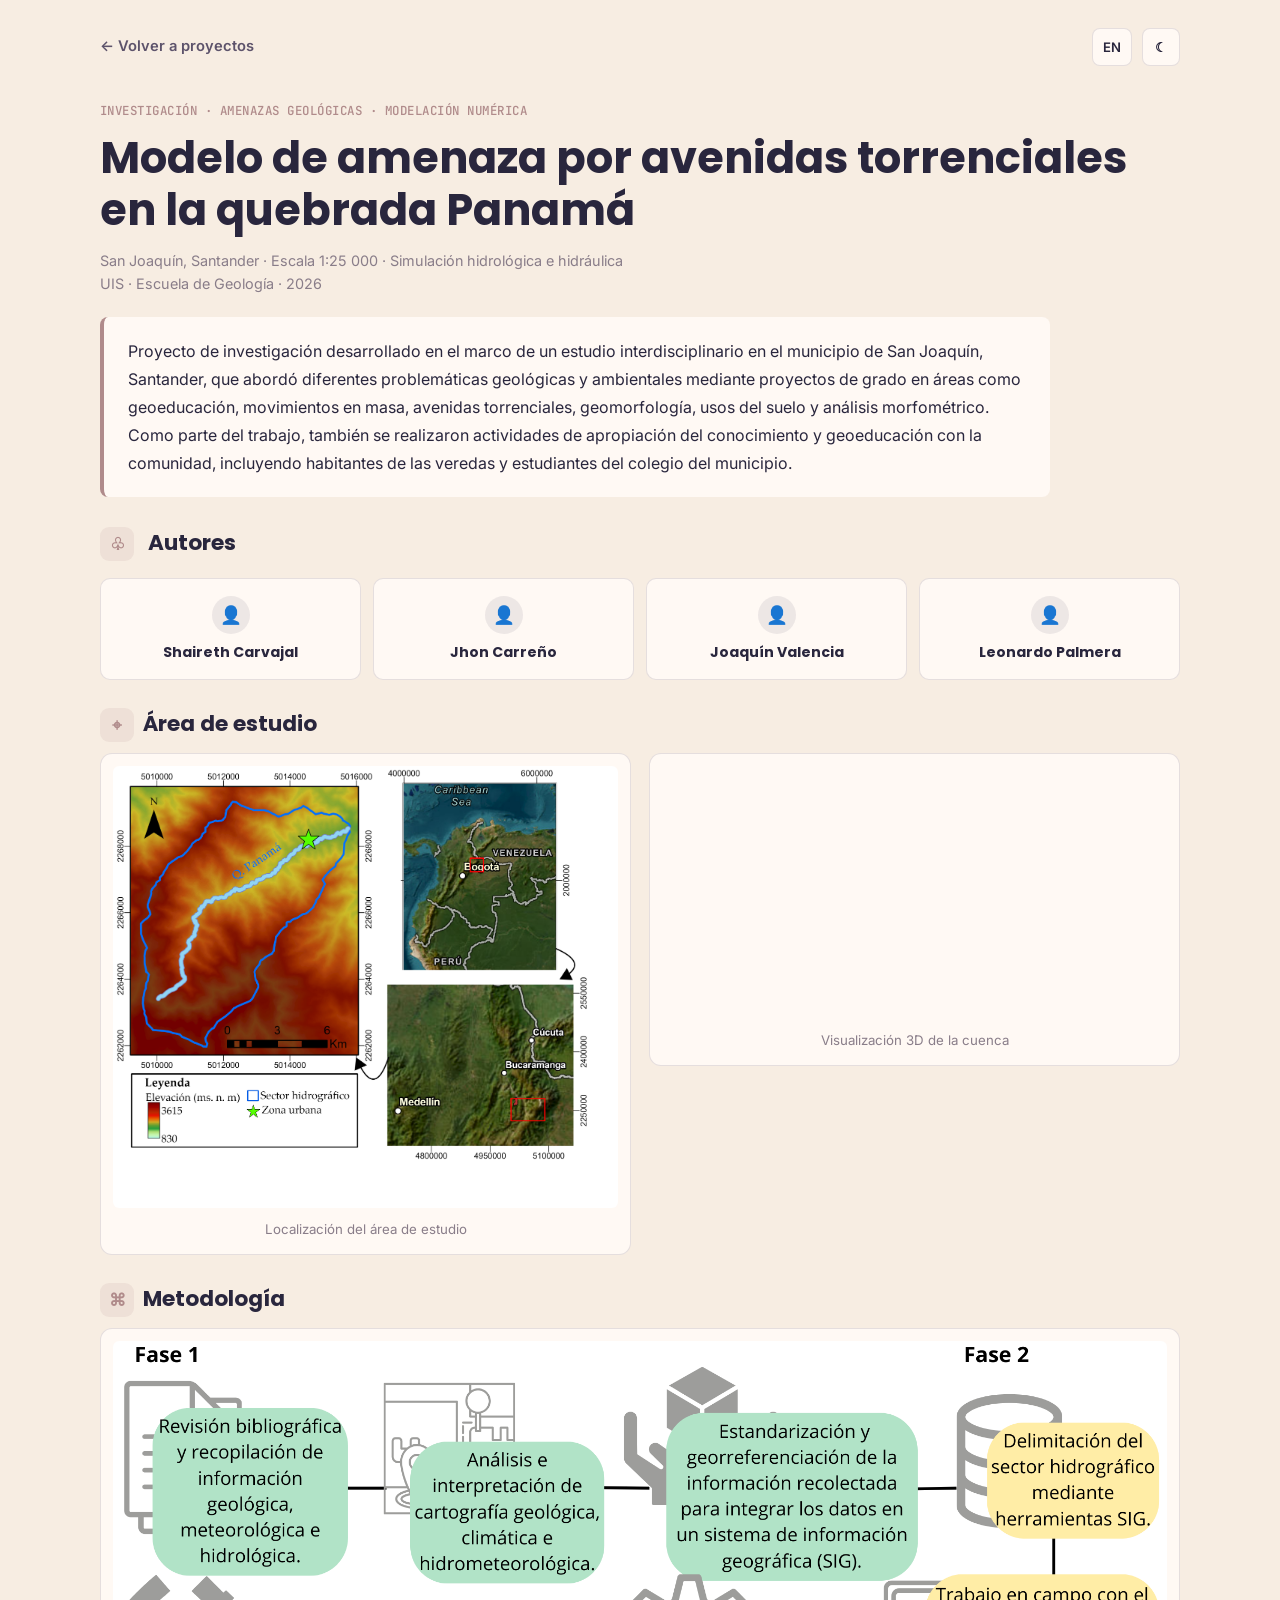
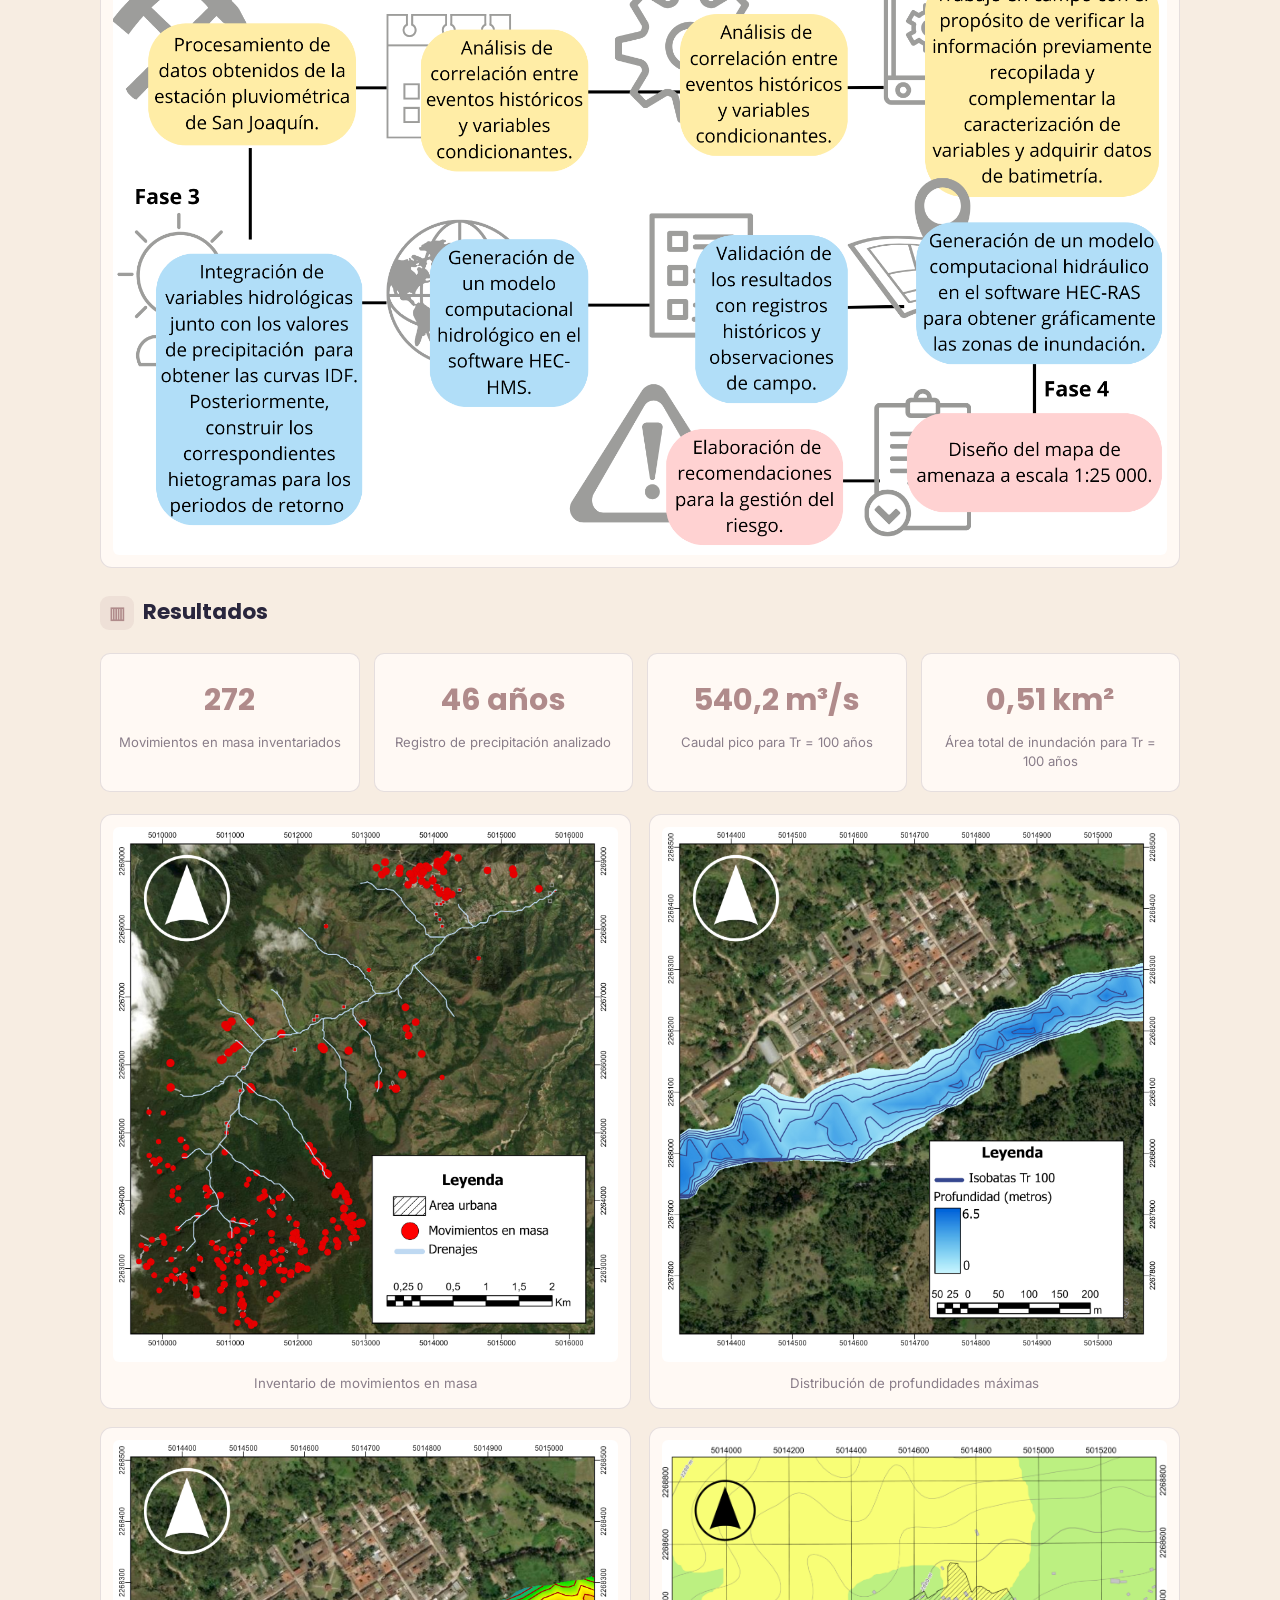
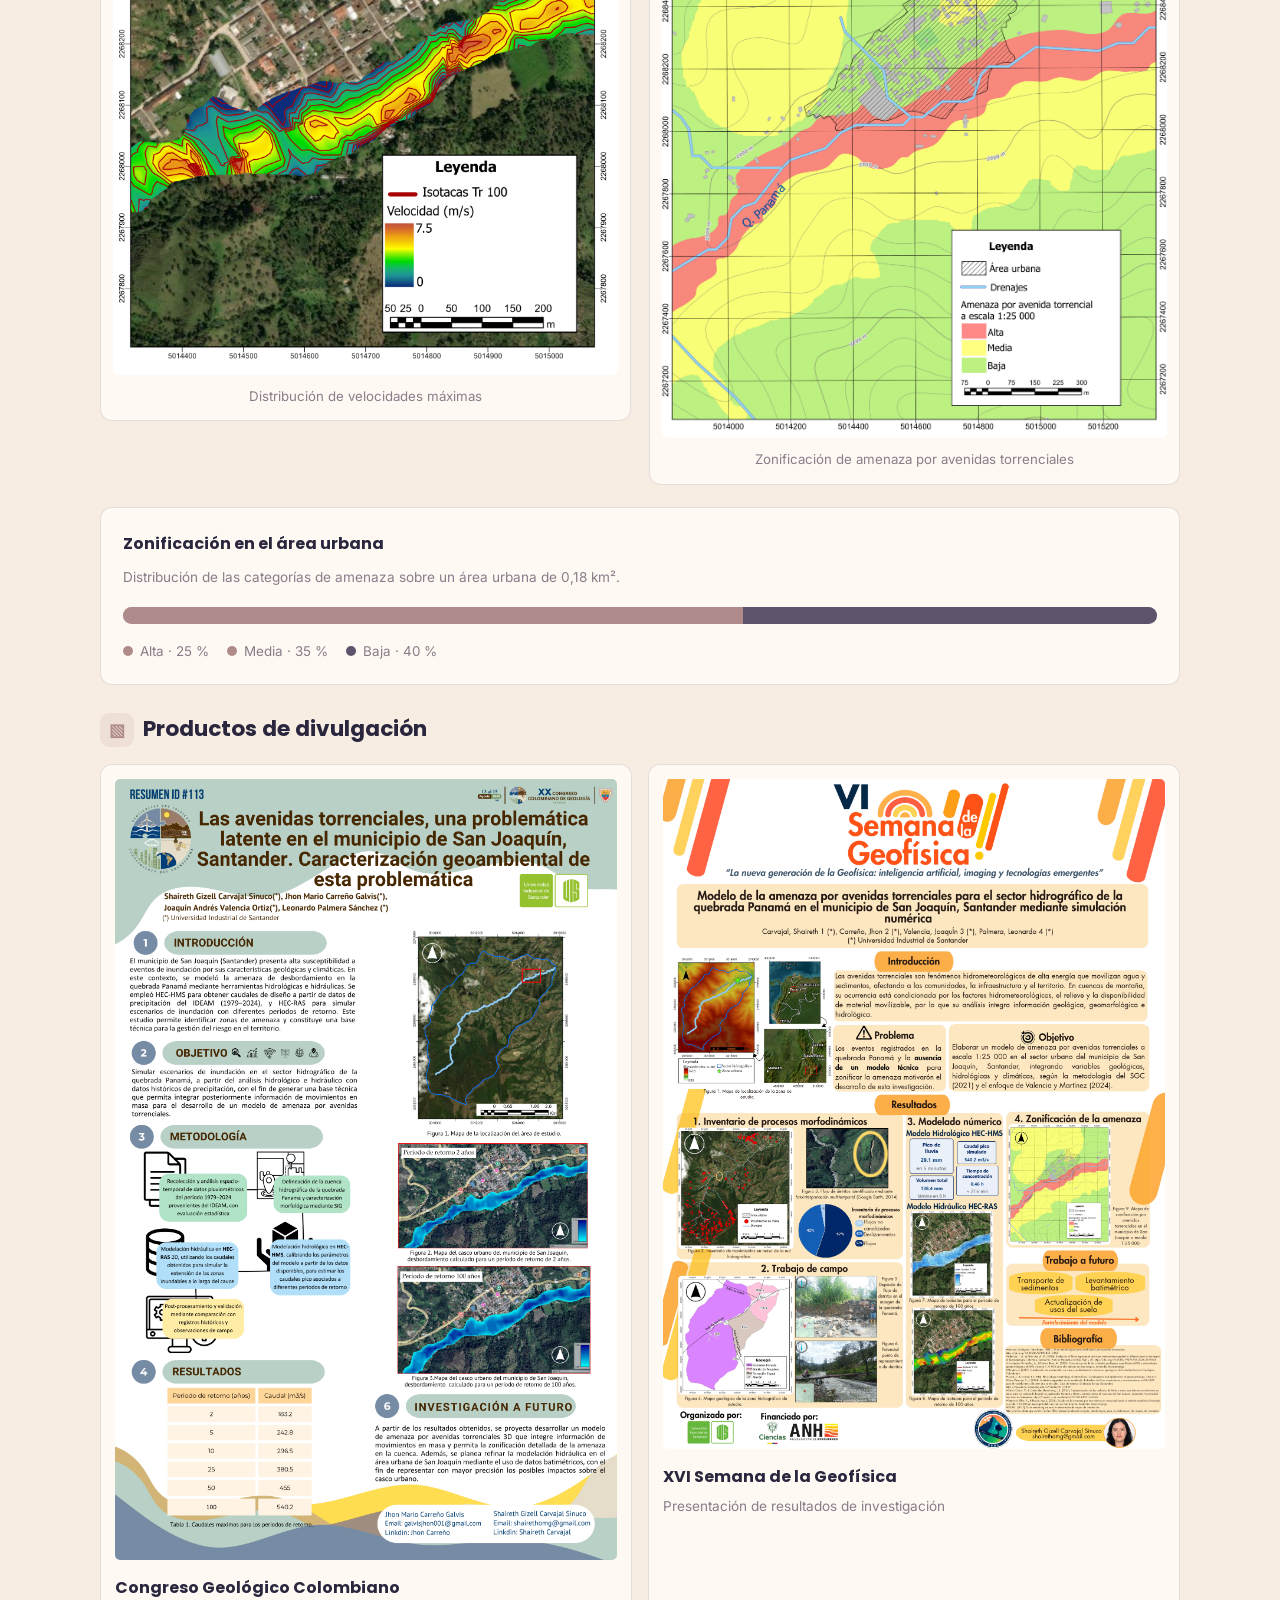
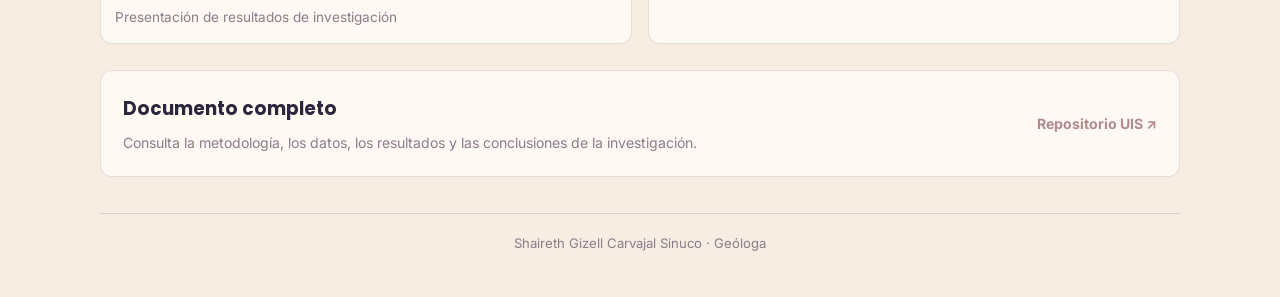
==== commit 7a568f3e: "cambio paleta de colores" ====
--- a/proyectos/avenidas-torrenciales.html
+++ b/proyectos/avenidas-torrenciales.html
@@ -14,17 +14,7 @@
   <link href="https://fonts.googleapis.com/css2?family=Inter:wght@400;500;600;700&family=Poppins:wght@500;600;700&family=JetBrains+Mono:wght@400;500&display=swap" rel="stylesheet">
 
   <style>
-    :root {
-      --project-blue:#4A536D; --project-sand:#D8C5A5; --project-ochre:#B87943;
-      --project-terracotta:#A65F50; --project-moss:#687C62;
-      --page-background:#F4F2ED; --page-surface:#FFFFFF; --page-text:#303746;
-      --page-muted:#697386; --page-border:rgba(74,83,109,.16);
-    }
-    :root[data-theme="dark"] {
-      --page-background:#171B24; --page-surface:#222936; --page-text:#E9EAF0;
-      --page-muted:#AAB2C0; --page-border:rgba(216,197,165,.18);
-    }
-    body { background:var(--page-background); color:var(--page-text); font-family:"Inter",sans-serif; }
+body { background:var(--page-background); color:var(--page-text); font-family:"Inter",sans-serif; }
     .detail-page { width:min(1080px,90%); margin:0 auto; padding:28px 0 42px; }
     .detail-topbar { display:flex; align-items:center; justify-content:space-between; gap:16px; margin-bottom:34px; }
     .detail-back { color:var(--project-blue); text-decoration:none; font-weight:600; font-size:.92rem; }
@@ -35,10 +25,10 @@
     .detail-meta { color:var(--page-muted); font-size:.9rem; margin-bottom:22px; line-height:1.6; }
     .detail-section { margin:26px 0 0!important; padding:0!important; min-height:0!important; }
     .detail-section h2 { font-family:"Poppins",sans-serif; color:var(--page-text); font-size:1.35rem; margin:0 0 10px!important; padding:0!important; }
-    .section-symbol { display:inline-flex; align-items:center; justify-content:center; width:34px; height:34px; border-radius:9px; background:rgba(184,121,67,.13); color:var(--project-ochre); margin-right:9px; font-size:1.05rem; vertical-align:middle; }
+    .section-symbol { display:inline-flex; align-items:center; justify-content:center; width:34px; height:34px; border-radius:9px; background:color-mix(in srgb, var(--color-ochre) 13%, transparent); color:var(--project-ochre); margin-right:9px; font-size:1.05rem; vertical-align:middle; }
     .avt-authors-grid { display:grid; grid-template-columns:repeat(2,minmax(0,1fr)); gap:12px; max-width:560px; margin:16px 0 8px; }
     .author-card { background:var(--page-surface); border:1px solid var(--page-border); border-radius:10px; padding:17px 12px; text-align:center; }
-    .author-symbol { width:38px; height:38px; display:flex; align-items:center; justify-content:center; margin:0 auto 9px; border-radius:50%; background:rgba(74,83,109,.11); color:var(--project-blue); font-size:1.1rem; }
+    .author-symbol { width:38px; height:38px; display:flex; align-items:center; justify-content:center; margin:0 auto 9px; border-radius:50%; background:color-mix(in srgb, var(--color-primary) 11%, transparent); color:var(--project-blue); font-size:1.1rem; }
     :root[data-theme="dark"] .author-symbol { color:var(--project-sand); }
     .author-card h3 { color:var(--page-text); font-family:"Poppins",sans-serif; font-size:.88rem; line-height:1.4; margin:0; }
     .avt-directors { color:var(--page-muted); font-size:.84rem; line-height:1.6; margin:10px 0 0; }
@@ -55,7 +45,7 @@
     .avt-zoning p { color:var(--page-muted); font-size:.85rem; margin:0 0 18px; }
     .avt-bar { display:flex; height:17px; overflow:hidden; border-radius:20px; background:var(--page-border); margin-bottom:16px; }
     .avt-bar-high { width:25%; background:var(--project-terracotta); }
-    .avt-bar-medium { width:35%; background:#D8A65B; }
+    .avt-bar-medium { width:35%; background:var(--color-ochre); }
     .avt-bar-low { width:40%; background:var(--project-moss); }
     .avt-legend { display:flex; flex-wrap:wrap; gap:18px; color:var(--page-muted); font-size:.84rem; }
     .avt-legend-item { display:flex; align-items:center; gap:7px; }
@@ -72,7 +62,7 @@
     .avt-repository p { color:var(--page-muted); font-size:.88rem; line-height:1.6; margin:0; }
     .product-link { display:inline-flex; align-items:center; gap:7px; color:var(--project-terracotta); text-decoration:none; font-size:.88rem; font-weight:700; white-space:nowrap; }
     .product-link:hover { text-decoration:underline; }
-    .detail-footer { border-top:1px solid rgba(74,83,109,.20); margin-top:36px; padding-top:18px; color:var(--page-muted); font-size:.82rem; text-align:center; }
+    .detail-footer { border-top:1px solid color-mix(in srgb, var(--color-primary) 20%, transparent); margin-top:36px; padding-top:18px; color:var(--page-muted); font-size:.82rem; text-align:center; }
     .detail-intro {
   max-width: 950px;
   background: var(--page-surface);
@@ -299,9 +289,9 @@
           <span class="avt-bar-low"></span>
         </div>
         <div class="avt-legend">
-          <span class="avt-legend-item"><span class="avt-dot" style="background:#A65F50"></span>Alta · 25 %</span>
-          <span class="avt-legend-item"><span class="avt-dot" style="background:#D8A65B"></span>Media · 35 %</span>
-          <span class="avt-legend-item"><span class="avt-dot" style="background:#687C62"></span>Baja · 40 %</span>
+          <span class="avt-legend-item"><span class="avt-dot" style="background:var(--color-terracotta)"></span>Alta · 25 %</span>
+          <span class="avt-legend-item"><span class="avt-dot" style="background:var(--color-ochre)"></span>Media · 35 %</span>
+          <span class="avt-legend-item"><span class="avt-dot" style="background:var(--color-moss)"></span>Baja · 40 %</span>
         </div>
       </div>
     </section>
--- a/assets/css/styles.css
+++ b/assets/css/styles.css
@@ -9,12 +9,6 @@
 
 /* 2. VARIABLES DE DISEÑO */
 :root {
-    --color-primary: #4A536D;
-    --color-sand: #D8C5A5;
-    --color-ochre: #B87943;
-    --color-terracotta: #A65F50;
-    --color-moss: #687C62;
-
     --font-heading: 'Poppins', sans-serif;
     --font-body: 'Inter', sans-serif;
     --font-technical: 'JetBrains Mono', monospace;
@@ -87,7 +81,7 @@
 
 ::selection {
     background: var(--color-sand);
-    color: #171B24;
+    color: var(--text-primary);
 }
 
 /* 4. CONTENEDORES Y SECCIONES */
@@ -437,7 +431,7 @@
 }
 
 .button-primary:hover {
-    background: #363E55;
+    background: var(--palette-plum);
     transform: translateY(-2px);
 }
 
@@ -615,7 +609,7 @@
         linear-gradient(
             135deg,
             var(--color-primary),
-            #707B91
+            var(--palette-dusty-rose)
         );
     color: #FFFFFF;
     font-family: var(--font-technical);
@@ -892,7 +886,7 @@
 
 .research-card:hover {
     transform: translateY(-5px);
-    border-color: var(--project-sand, #D8C5A5);
+    border-color: var(--project-sand, var(--color-sand));
     box-shadow: 0 10px 25px rgba(48, 55, 70, 0.09);
 }
 
@@ -919,7 +913,7 @@
 /* Nombre del grupo */
 
 .research-card h3 {
-    color: var(--page-text, #303746);
+    color: var(--page-text, var(--text-primary));
     font-family: "Poppins", sans-serif;
     font-size: 1.02rem;
     font-weight: 600;
@@ -932,7 +926,7 @@
 /* Descripción */
 
 .research-card p {
-    color: var(--page-muted, #697386);
+    color: var(--page-muted, var(--text-muted));
     font-family: "Inter", sans-serif;
     font-size: 0.9rem;
     line-height: 1.7;
@@ -951,7 +945,7 @@
 
     margin-top: auto;
 
-    color: var(--project-terracotta, #A65F50);
+    color: var(--project-terracotta, var(--color-terracotta));
     font-family: "Inter", sans-serif;
     font-size: 0.88rem;
     font-weight: 700;
@@ -961,7 +955,7 @@
 }
 
 .research-link:hover {
-    color: var(--project-ochre, #B87943);
+    color: var(--project-ochre, var(--color-ochre));
     gap: 12px;
 }
 
@@ -1005,33 +999,8 @@
    TARJETAS DE INVESTIGACIÓN - MODO OSCURO
 ===================================== */
 
-/* Tema claro */
 .research-card {
-    background-color: #FFFFFF;
-}
-
-/* Tema oscuro */
-:root[data-theme="dark"] .research-card {
-    background-color: #222936;
-    border-color: rgba(216, 197, 165, 0.18);
-}
-
-/* Texto en tema oscuro */
-:root[data-theme="dark"] .research-card h3 {
-    color: #E9EAF0;
-}
-
-:root[data-theme="dark"] .research-card p {
-    color: #AAB2C0;
-}
-
-/* Enlaces en tema oscuro */
-:root[data-theme="dark"] .research-link {
-    color: #D8C5A5;
-}
-
-:root[data-theme="dark"] .research-link:hover {
-    color: #B87943;
+    background-color: var(--surface);
 }
 
 
@@ -1199,33 +1168,32 @@
     opacity: 1;
 }
 
-/* Modo oscuro */
-
-:root[data-theme="dark"] .certificate-image {
-    background-color: #222936;
-    border-color: rgba(216, 197, 165, 0.18);
-}
-
-:root[data-theme="dark"] .certificate-arrow {
-    background-color: #222936;
-    color: #D8C5A5;
-    border-color: rgba(216, 197, 165, 0.2);
-}
-
-:root[data-theme="dark"] .certificate-arrow:hover {
-    background-color: var(--project-blue);
-    color: #FFFFFF;
-}
-
-:root[data-theme="dark"] .certificate-dot {
-    background: #AAB2C0;
-}
-
-:root[data-theme="dark"] .certificate-dot.active {
-    background: #D8C5A5;
+/* Adaptación del carrusel de certificados a los temas */
+
+.certificate-image {
+    background: var(--page-surface);
+    border-color: var(--page-border);
+}
+
+.certificate-arrow {
+    background: var(--page-surface);
+    color: var(--text-primary);
+    border-color: var(--page-border);
+}
+
+.certificate-arrow:hover {
+    background: var(--project-blue);
+    color: var(--text-primary);
+}
+
+.certificate-dot {
+    background: var(--text-muted);
+}
+
+.certificate-dot.active {
+    background: var(--project-ochre);
     opacity: 1;
 }
-
 /* Responsive */
 
 @media (max-width: 900px) {
@@ -1341,7 +1309,7 @@
     border-color: var(--project-sand);
 
     box-shadow:
-        0 12px 28px rgba(74, 83, 109, 0.10);
+        0 12px 28px var(--shadow);
 }
 
 /* Iconos */
--- a/assets/css/themes.css
+++ b/assets/css/themes.css
@@ -1,63 +1,111 @@
 
 /* =========================================================
    PORTAFOLIO PROFESIONAL — SHAIRETH CARVAJAL
-   FASE 2 | BLOQUE 2.2 | SISTEMA DE TEMAS
+   SISTEMA DE TEMAS — NUEVA PALETA
    ========================================================= */
 
-/* 1. MODO CLARO */
+/* 1. PALETA GLOBAL */
+:root {
+    --palette-plum: #29263D;
+    --palette-mauve: #5D536B;
+    --palette-dusty-rose: #B08B8B;
+    --palette-peach: #E8B6A8;
+    --palette-blush: #F2D3C2;
+    --palette-cream: #F7EDE2;
+}
+
+/* 2. MODO CLARO */
 :root,
 :root[data-theme="light"] {
 
     color-scheme: light;
 
     /* Fondos */
-    --background: #F4F2ED;
-    --surface: #FFFFFF;
-    --header-background: rgba(255, 255, 255, 0.96);
-    --hero-accent: rgba(216, 197, 165, 0.28);
+    --background: #F7EDE2;
+    --surface: #FFF9F4;
+    --header-background: rgba(255, 249, 244, 0.96);
+    --hero-accent: rgba(232, 182, 168, 0.30);
 
     /* Textos */
-    --text-primary: #252B38;
-    --text-secondary: #596170;
-    --text-muted: #818895;
+    --text-primary: #29263D;
+    --text-secondary: #5D536B;
+    --text-muted: #897D89;
 
     /* Bordes y sombras */
-    --border: #E2DFD7;
-    --shadow: rgba(35, 43, 58, 0.10);
+    --border: rgba(93, 83, 107, 0.16);
+    --shadow: rgba(41, 38, 61, 0.10);
+
+    /* Colores de identidad */
+    --color-primary: #5D536B;
+    --color-sand: #F2D3C2;
+    --color-ochre: #B08B8B;
+    --color-terracotta: #B08B8B;
+    --color-moss: #5D536B;
 
     /* Estados */
-    --status-background: #E8EEE5;
-    --status-text: #53694D;
+    --status-background: #F2D3C2;
+    --status-text: #5D536B;
+
+    /* Alias de compatibilidad para páginas y componentes heredados */
+    --page-background: var(--background);
+    --page-surface: var(--surface);
+    --page-text: var(--text-primary);
+    --page-muted: var(--text-muted);
+    --page-border: var(--border);
+    --project-blue: var(--color-primary);
+    --project-sand: var(--color-sand);
+    --project-ochre: var(--color-ochre);
+    --project-terracotta: var(--color-terracotta);
+    --project-moss: var(--color-moss);
 }
-
-/* 2. MODO OSCURO */
+/* 3. MODO OSCURO */
 :root[data-theme="dark"] {
 
     color-scheme: dark;
 
     /* Fondos */
-    --background: #171B24;
-    --surface: #202632;
-    --header-background: rgba(32, 38, 50, 0.97);
-    --hero-accent: rgba(74, 83, 109, 0.25);
+    --background: #29263D;
+    --surface: #353047;
+    --header-background: rgba(41, 38, 61, 0.97);
+    --hero-accent: rgba(176, 139, 139, 0.20);
 
     /* Textos */
-    --text-primary: #F0F1F3;
-    --text-secondary: #C0C5CF;
-    --text-muted: #929AA8;
+    --text-primary: #F7EDE2;
+    --text-secondary: #E0D2D7;
+    --text-muted: #B8AAB9;
 
     /* Bordes y sombras */
-    --border: #343D4D;
-    --shadow: rgba(0, 0, 0, 0.25);
+    --border: rgba(232, 182, 168, 0.18);
+    --shadow: rgba(0, 0, 0, 0.28);
+
+    /* Colores de identidad */
+    --color-primary: #5D536B;
+    --color-sand: #F2D3C2;
+    --color-ochre: #E8B6A8;
+    --color-terracotta: #B08B8B;
+    --color-moss: #B08B8B;
 
     /* Estados */
-    --status-background: #303E32;
-    --status-text: #B7CEAE;
+    --status-background: #5D536B;
+    --status-text: #F2D3C2;
+
+    /* Alias de compatibilidad para páginas y componentes heredados */
+    --page-background: var(--background);
+    --page-surface: var(--surface);
+    --page-text: var(--text-primary);
+    --page-muted: var(--text-muted);
+    --page-border: var(--border);
+    --project-blue: var(--color-primary);
+    --project-sand: var(--color-sand);
+    --project-ochre: var(--color-ochre);
+    --project-terracotta: var(--color-terracotta);
+    --project-moss: var(--color-moss);
 }
 
-/* 3. DETECCIÓN INICIAL DEL TEMA DEL SISTEMA
-   Se aplica únicamente cuando JavaScript todavía
-   no ha establecido una preferencia explícita. */
+
+/* 4. DETECCIÓN AUTOMÁTICA DEL TEMA DEL SISTEMA
+   Se aplica únicamente cuando JavaScript no ha
+   establecido una preferencia explícita. */
 
 @media (prefers-color-scheme: dark) {
 
@@ -65,19 +113,41 @@
 
         color-scheme: dark;
 
-        --background: #171B24;
-        --surface: #202632;
-        --header-background: rgba(32, 38, 50, 0.97);
-        --hero-accent: rgba(74, 83, 109, 0.25);
+        /* Fondos */
+        --background: #29263D;
+        --surface: #353047;
+        --header-background: rgba(41, 38, 61, 0.97);
+        --hero-accent: rgba(176, 139, 139, 0.20);
 
-        --text-primary: #F0F1F3;
-        --text-secondary: #C0C5CF;
-        --text-muted: #929AA8;
+        /* Textos */
+        --text-primary: #F7EDE2;
+        --text-secondary: #E0D2D7;
+        --text-muted: #B8AAB9;
 
-        --border: #343D4D;
-        --shadow: rgba(0, 0, 0, 0.25);
+        /* Bordes y sombras */
+        --border: rgba(232, 182, 168, 0.18);
+        --shadow: rgba(0, 0, 0, 0.28);
 
-        --status-background: #303E32;
-        --status-text: #B7CEAE;
+        /* Colores de identidad */
+        --color-primary: #5D536B;
+        --color-sand: #F2D3C2;
+        --color-ochre: #E8B6A8;
+        --color-terracotta: #B08B8B;
+        --color-moss: #B08B8B;
+
+        /* Estados */
+        --status-background: #5D536B;
+        --status-text: #F2D3C2;
+
+        --page-background: var(--background);
+        --page-surface: var(--surface);
+        --page-text: var(--text-primary);
+        --page-muted: var(--text-muted);
+        --page-border: var(--border);
+        --project-blue: var(--color-primary);
+        --project-sand: var(--color-sand);
+        --project-ochre: var(--color-ochre);
+        --project-terracotta: var(--color-terracotta);
+        --project-moss: var(--color-moss);
     }
 }
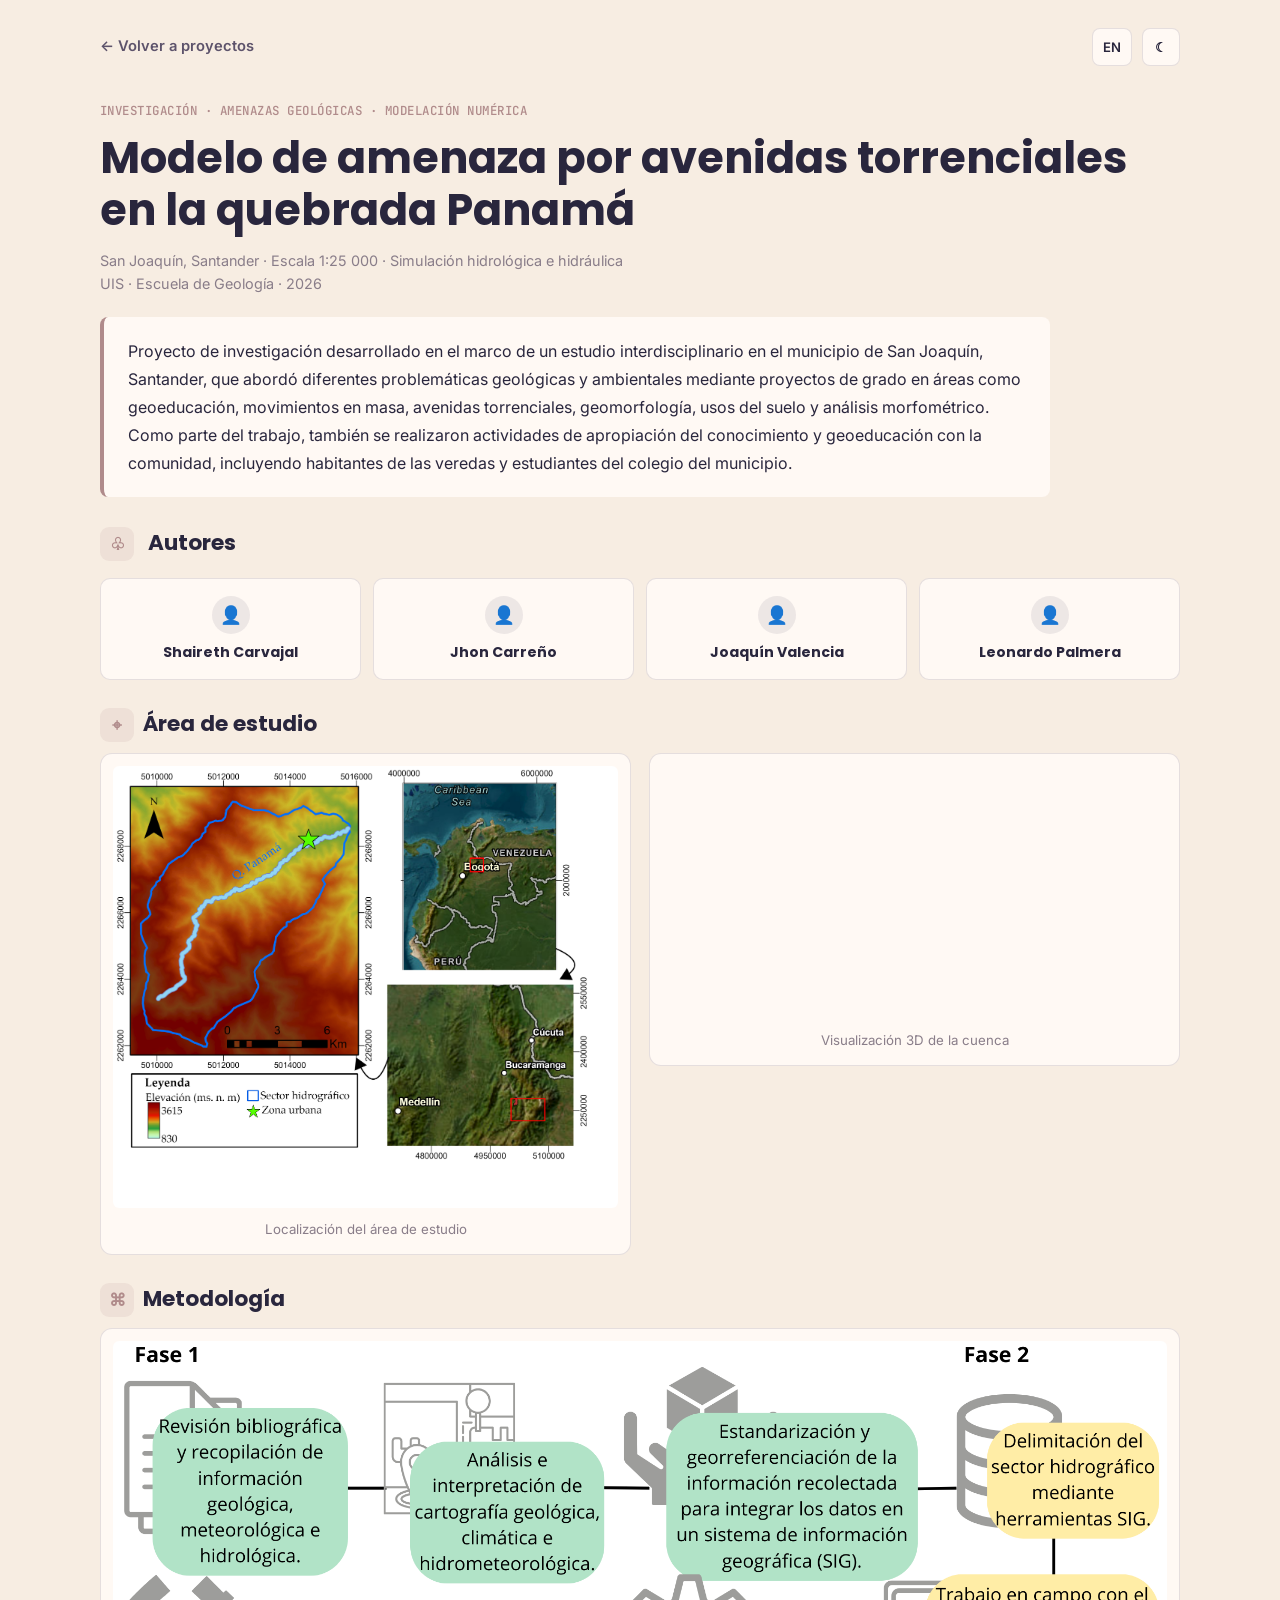
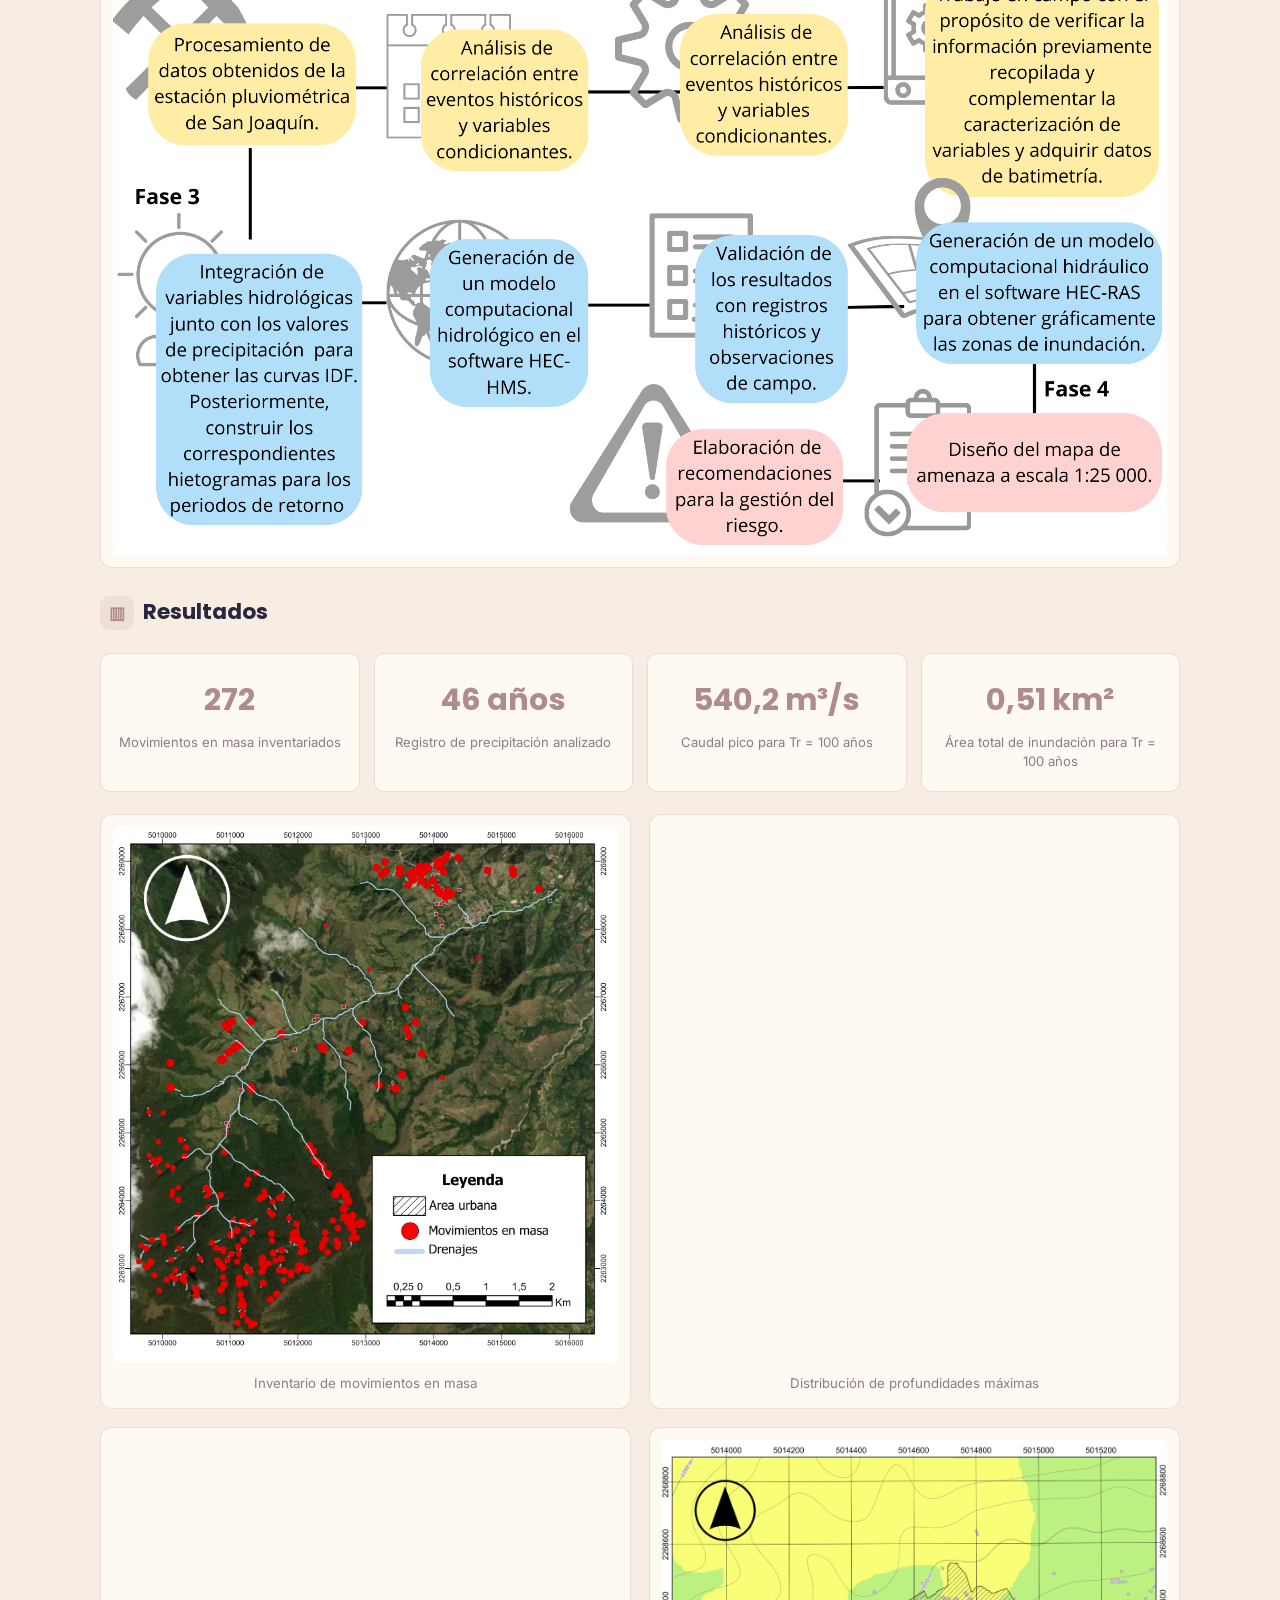
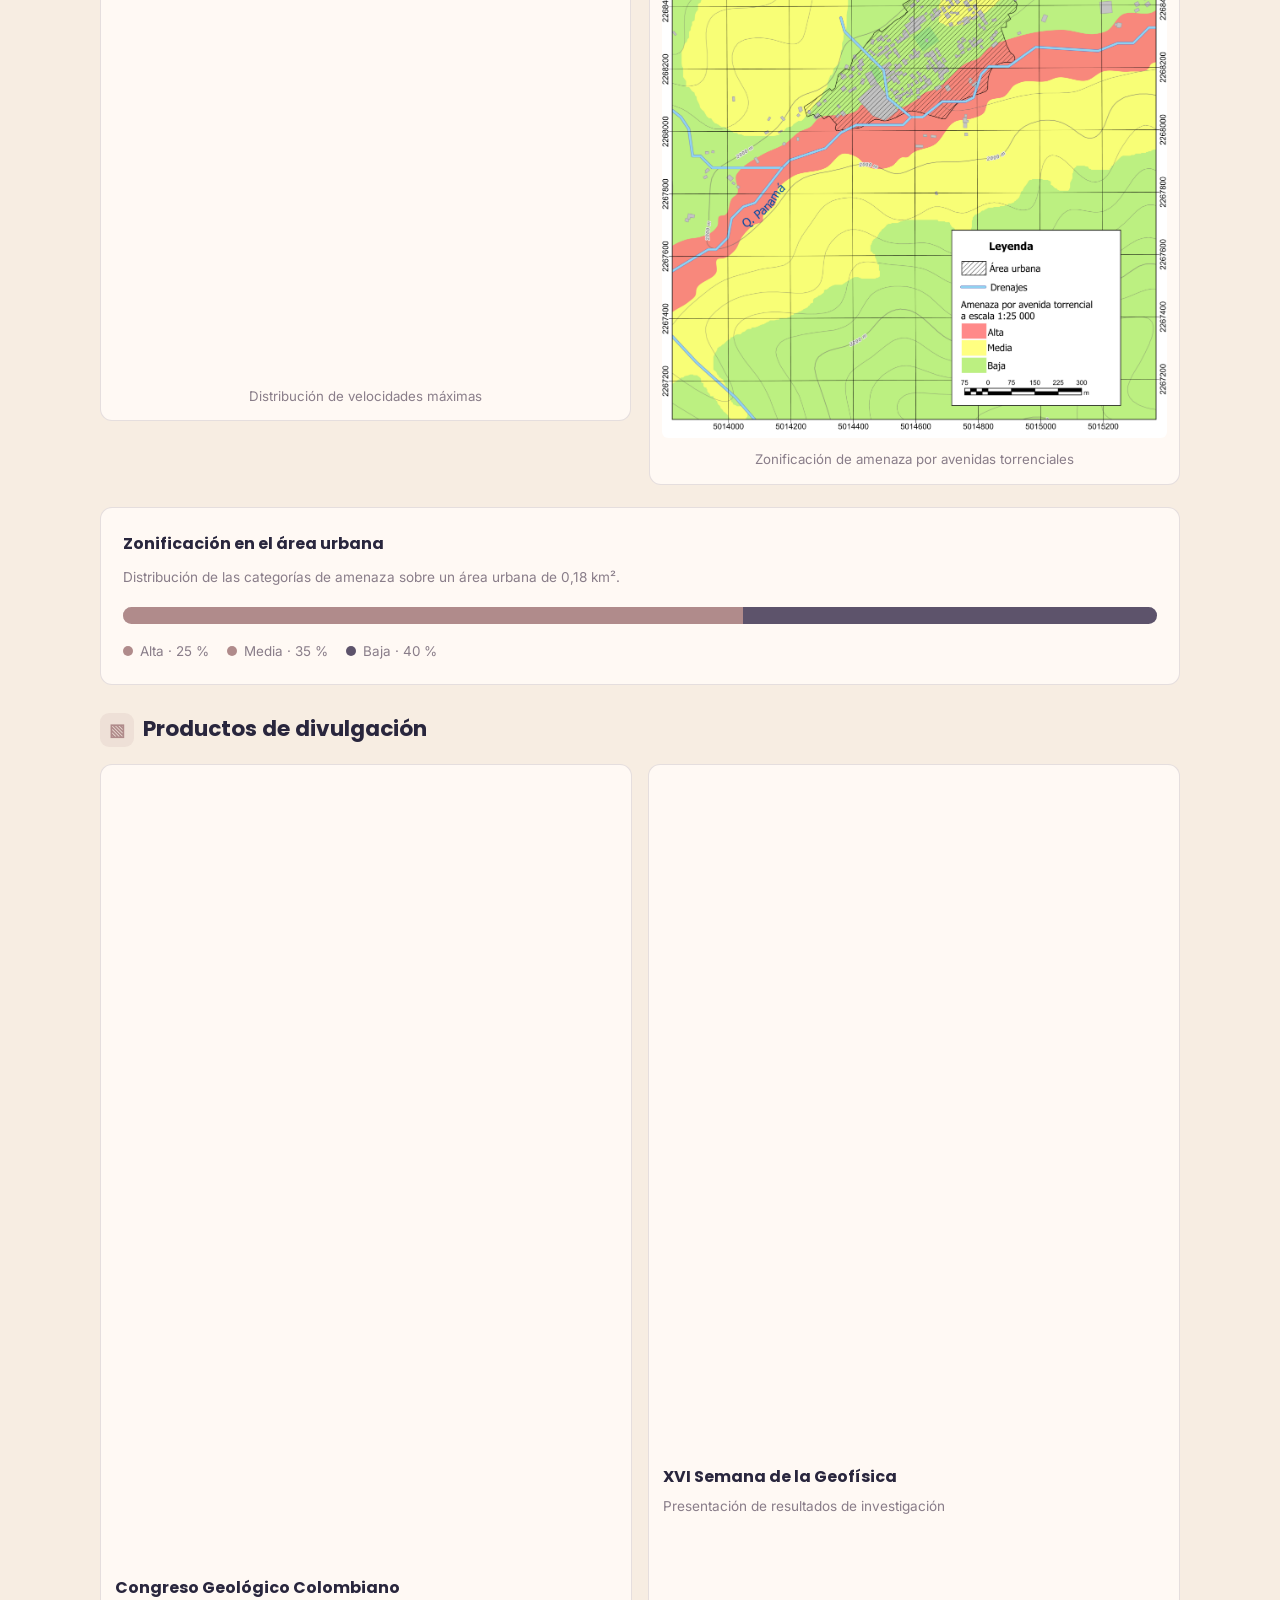
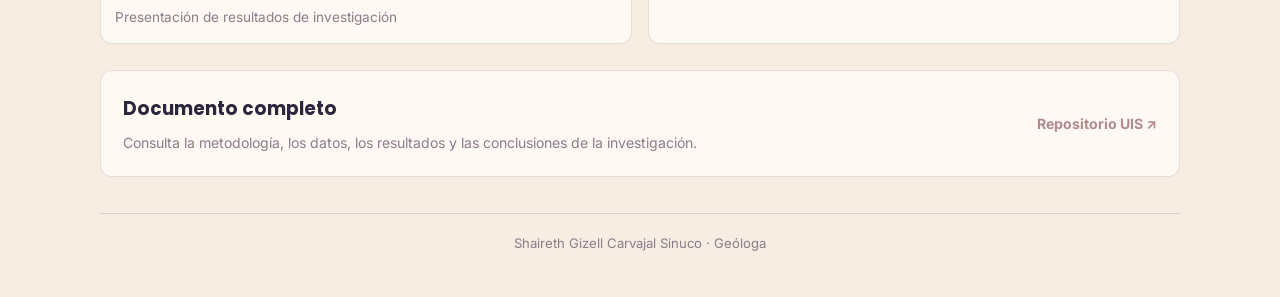
==== commit 115549db: "favicon en todas las webs y estilo topo" ====
--- a/proyectos/avenidas-torrenciales.html
+++ b/proyectos/avenidas-torrenciales.html
@@ -3,6 +3,7 @@
 <head>
   <meta charset="UTF-8">
   <meta name="viewport" content="width=device-width, initial-scale=1.0">
+  <link rel="icon" type="image/png" href="../assets/images/favicon.png">
   <title>Avenidas torrenciales | Shaireth Carvajal</title>
   <meta name="description" content="Modelo de amenaza por avenidas torrenciales en la quebrada Panamá, San Joaquín, Santander, mediante simulación hidrológica e hidráulica.">
 
@@ -11,7 +12,7 @@
   <link rel="stylesheet" href="../assets/css/themes.css">
   <link rel="preconnect" href="https://fonts.googleapis.com">
   <link rel="preconnect" href="https://fonts.gstatic.com" crossorigin>
-  <link href="https://fonts.googleapis.com/css2?family=Inter:wght@400;500;600;700&family=Poppins:wght@500;600;700&family=JetBrains+Mono:wght@400;500&display=swap" rel="stylesheet">
+  <link href="https://fonts.googleapis.com/css2?family=Inter:wght@400;500;600;700&family=Poppins:wght@400;500;600;700&family=JetBrains+Mono:wght@400;500&display=swap" rel="stylesheet">
 
   <style>
 body { background:var(--page-background); color:var(--page-text); font-family:"Inter",sans-serif; }
@@ -198,7 +199,7 @@
       <div class="avt-study-grid">
         <figure class="avt-figure">
           <img src="../assets/images/avenidas-torrenciales/Mapa_localizacion.jpg"
-            alt="Mapa de localización del área de estudio en la quebrada Panamá, San Joaquín, Santander">
+            alt="Mapa de localización del área de estudio en la quebrada Panamá, San Joaquín, Santander" loading="lazy" decoding="async">
           <figcaption class="avt-caption">Localización del área de estudio</figcaption>
         </figure>
         
@@ -229,7 +230,7 @@
       <h2><span class="section-symbol" aria-hidden="true">⌘</span>Metodología</h2>
       <figure class="avt-figure">
         <img src="../assets/images/avenidas-torrenciales/diagrama-metodologia.png"
-          alt="Diagrama metodológico del estudio de amenaza por avenidas torrenciales">
+          alt="Diagrama metodológico del estudio de amenaza por avenidas torrenciales" loading="lazy" decoding="async">
       </figure>
     </section>
 
@@ -257,22 +258,22 @@
       <div class="avt-results-grid">
           <figure class="avt-figure">
           <img src="../assets/images/avenidas-torrenciales/inventario-movimientos.jpg"
-            alt="Detalle de los resultados de amenaza en el sector urbano">
+            alt="Detalle de los resultados de amenaza en el sector urbano" loading="lazy" decoding="async">
           <figcaption class="avt-caption">Inventario de movimientos en masa</figcaption>
         </figure>
         <figure class="avt-figure">
           <img src="../assets/images/avenidas-torrenciales/mapa-isobatas.jpg"
-            alt="Mapa de profundidades máximas de inundación">
+            alt="Mapa de profundidades máximas de inundación" loading="lazy" decoding="async">
           <figcaption class="avt-caption">Distribución de profundidades máximas</figcaption>
         </figure>
         <figure class="avt-figure">
           <img src="../assets/images/avenidas-torrenciales/mapa-isotacas.jpg"
-            alt="Mapa de velocidades máximas del flujo">
+            alt="Mapa de velocidades máximas del flujo" loading="lazy" decoding="async">
           <figcaption class="avt-caption">Distribución de velocidades máximas</figcaption>
         </figure>
         <figure class="avt-figure">
           <img src="../assets/images/avenidas-torrenciales/zonificacion-amenaza.jpg"
-            alt="Mapa de zonificación de amenaza por avenidas torrenciales">
+            alt="Mapa de zonificación de amenaza por avenidas torrenciales" loading="lazy" decoding="async">
           <figcaption class="avt-caption">Zonificación de amenaza por avenidas torrenciales</figcaption>
         </figure>
 
@@ -303,7 +304,7 @@
           <a href="../assets/images/avenidas-torrenciales/poster-congreso-geologico.jpg"
             target="_blank" rel="noopener noreferrer">
             <img src="../assets/images/avenidas-torrenciales/poster-congreso-geologico.png"
-              alt="Póster presentado en el Congreso Geológico Colombiano">
+              alt="Póster presentado en el Congreso Geológico Colombiano" loading="lazy" decoding="async">
           </a>
           <h3>Congreso Geológico Colombiano</h3>
           <p>Presentación de resultados de investigación</p>
@@ -312,7 +313,7 @@
           <a href="../assets/images/avenidas-torrenciales/poster-semana-geofisica.jpg"
             target="_blank" rel="noopener noreferrer">
             <img src="../assets/images/avenidas-torrenciales/poster-semana-geofisica.png"
-              alt="Póster presentado en la XVI Semana de la Geofísica">
+              alt="Póster presentado en la XVI Semana de la Geofísica" loading="lazy" decoding="async">
           </a>
           <h3>XVI Semana de la Geofísica</h3>
           <p>Presentación de resultados de investigación</p>
--- a/assets/css/styles.css
+++ b/assets/css/styles.css
@@ -3,9 +3,6 @@
    PORTAFOLIO PROFESIONAL — SHAIRETH CARVAJAL
    FASE 2 | BLOQUE 2.2 | ESTILOS GENERALES
    ========================================================= */
-
-/* 1. FUENTES */
-@import url('https://fonts.googleapis.com/css2?family=Inter:wght@400;500;600;700&family=JetBrains+Mono:wght@400;500&family=Poppins:wght@400;500;600;700&display=swap');
 
 /* 2. VARIABLES DE DISEÑO */
 :root {
@@ -151,7 +148,7 @@
             rgba(15, 20, 30, 0.30),
             rgba(15, 20, 30, 0.45)
         ),
-        url("../images/chicamocha-header.jpg");
+        url("../images/chicamocha-header-optimized.jpg");
 
     background-size: cover;
     background-position: center 52%;
@@ -334,7 +331,51 @@
             transparent 35%
         ),
         var(--background);
-}
+
+        
+}
+
+
+/* =========================================
+   PATRÓN TOPOGRÁFICO — HERO
+========================================= */
+
+.hero-section {
+    position: relative;
+    isolation: isolate;
+    overflow: hidden;
+}
+
+/* Patrón topográfico aprobado para el Hero */
+.hero-section::before {
+    content: "";
+    position: absolute;
+    inset: 0;
+    z-index: -1;
+    background-image: url("../images/topographic-contours.svg");
+    background-repeat: no-repeat;
+    background-position: center center;
+    background-size: cover;
+    opacity: 0.13;
+    pointer-events: none;
+}
+
+/* Tema oscuro */
+:root[data-theme="dark"] .hero-section::before {
+    opacity: 0.22;
+}
+
+/* Adaptación a pantallas pequeñas */
+@media (max-width: 768px) {
+    .hero-section::before {
+        opacity: 0.10;
+    }
+
+    :root[data-theme="dark"] .hero-section::before {
+        opacity: 0.17;
+    }
+}
+
 
 .hero-container {
     width: min(var(--container-width), calc(100% - 48px));
--- a/assets/css/responsive.css
+++ b/assets/css/responsive.css
@@ -416,6 +416,7 @@
     /* Contacto */
     .contact-links {
         flex-direction: column;
+        align-items: center;
     }
 
     .contact-links a {
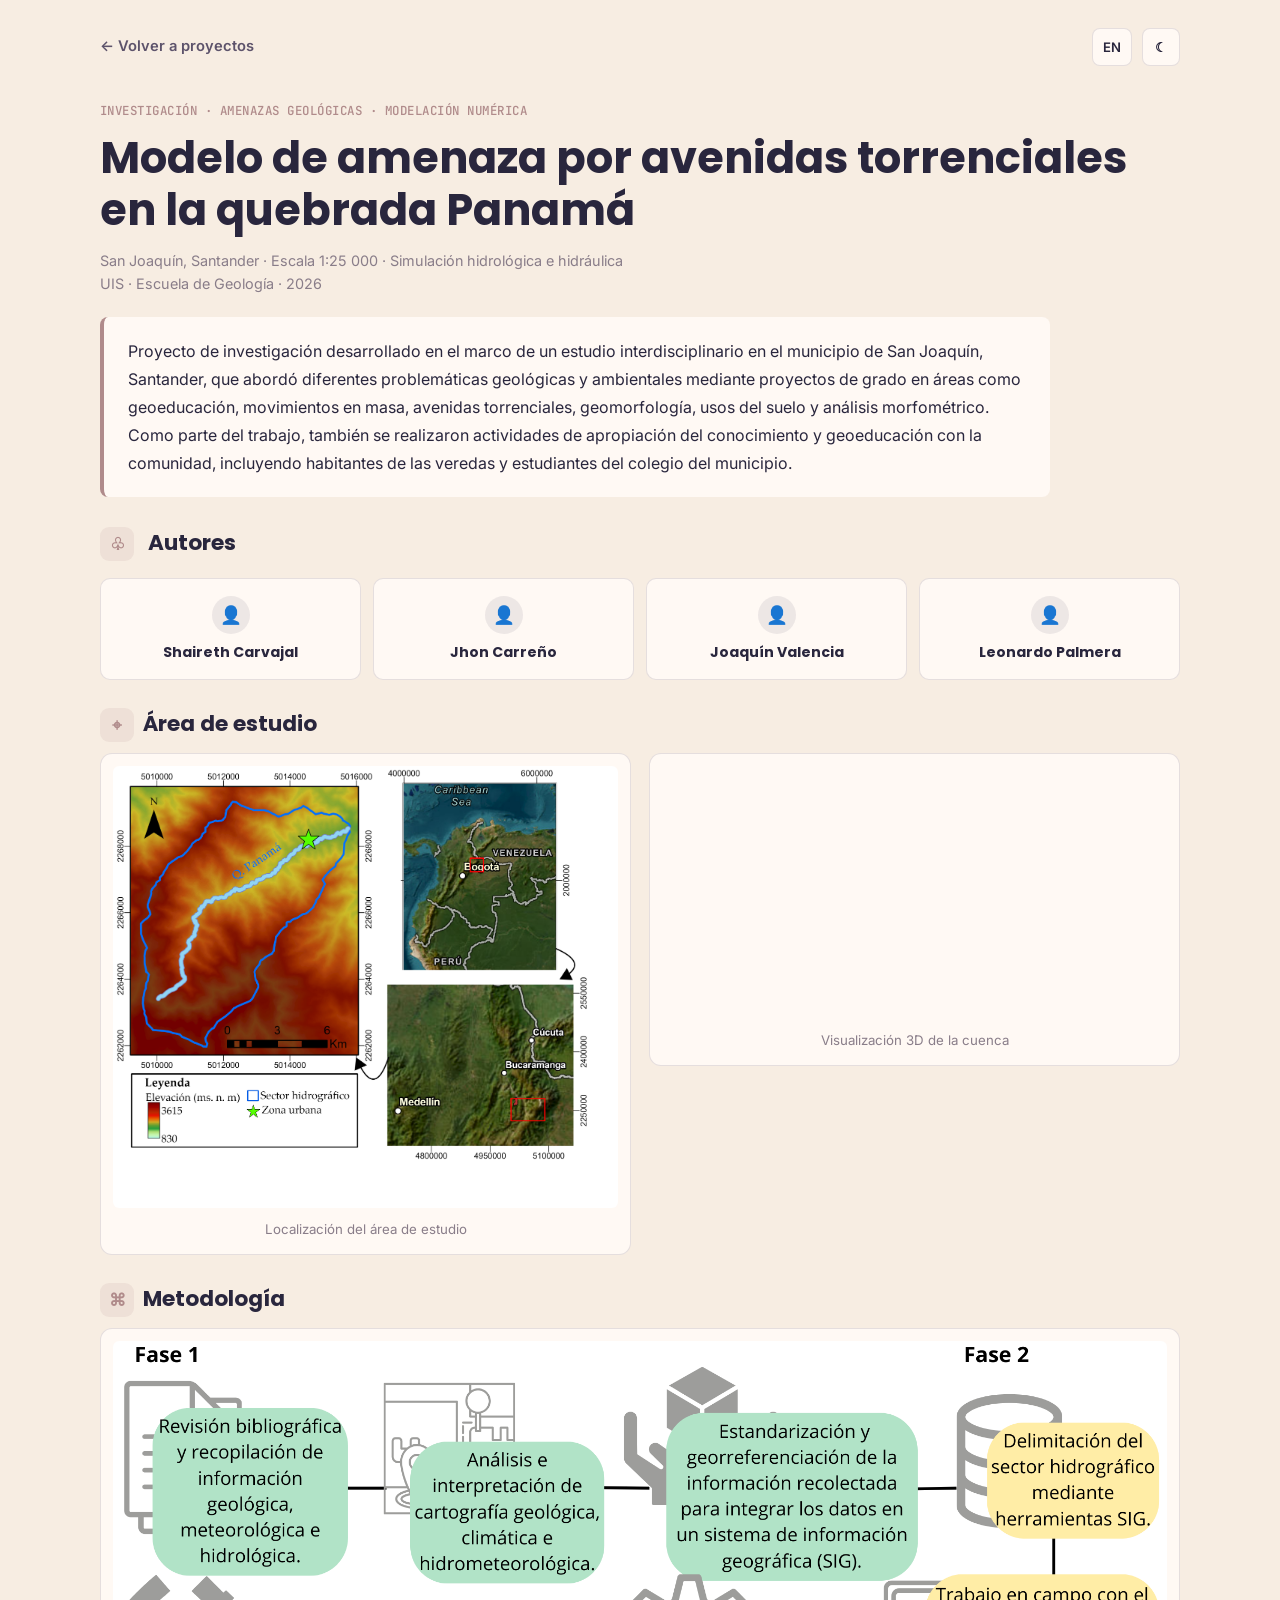
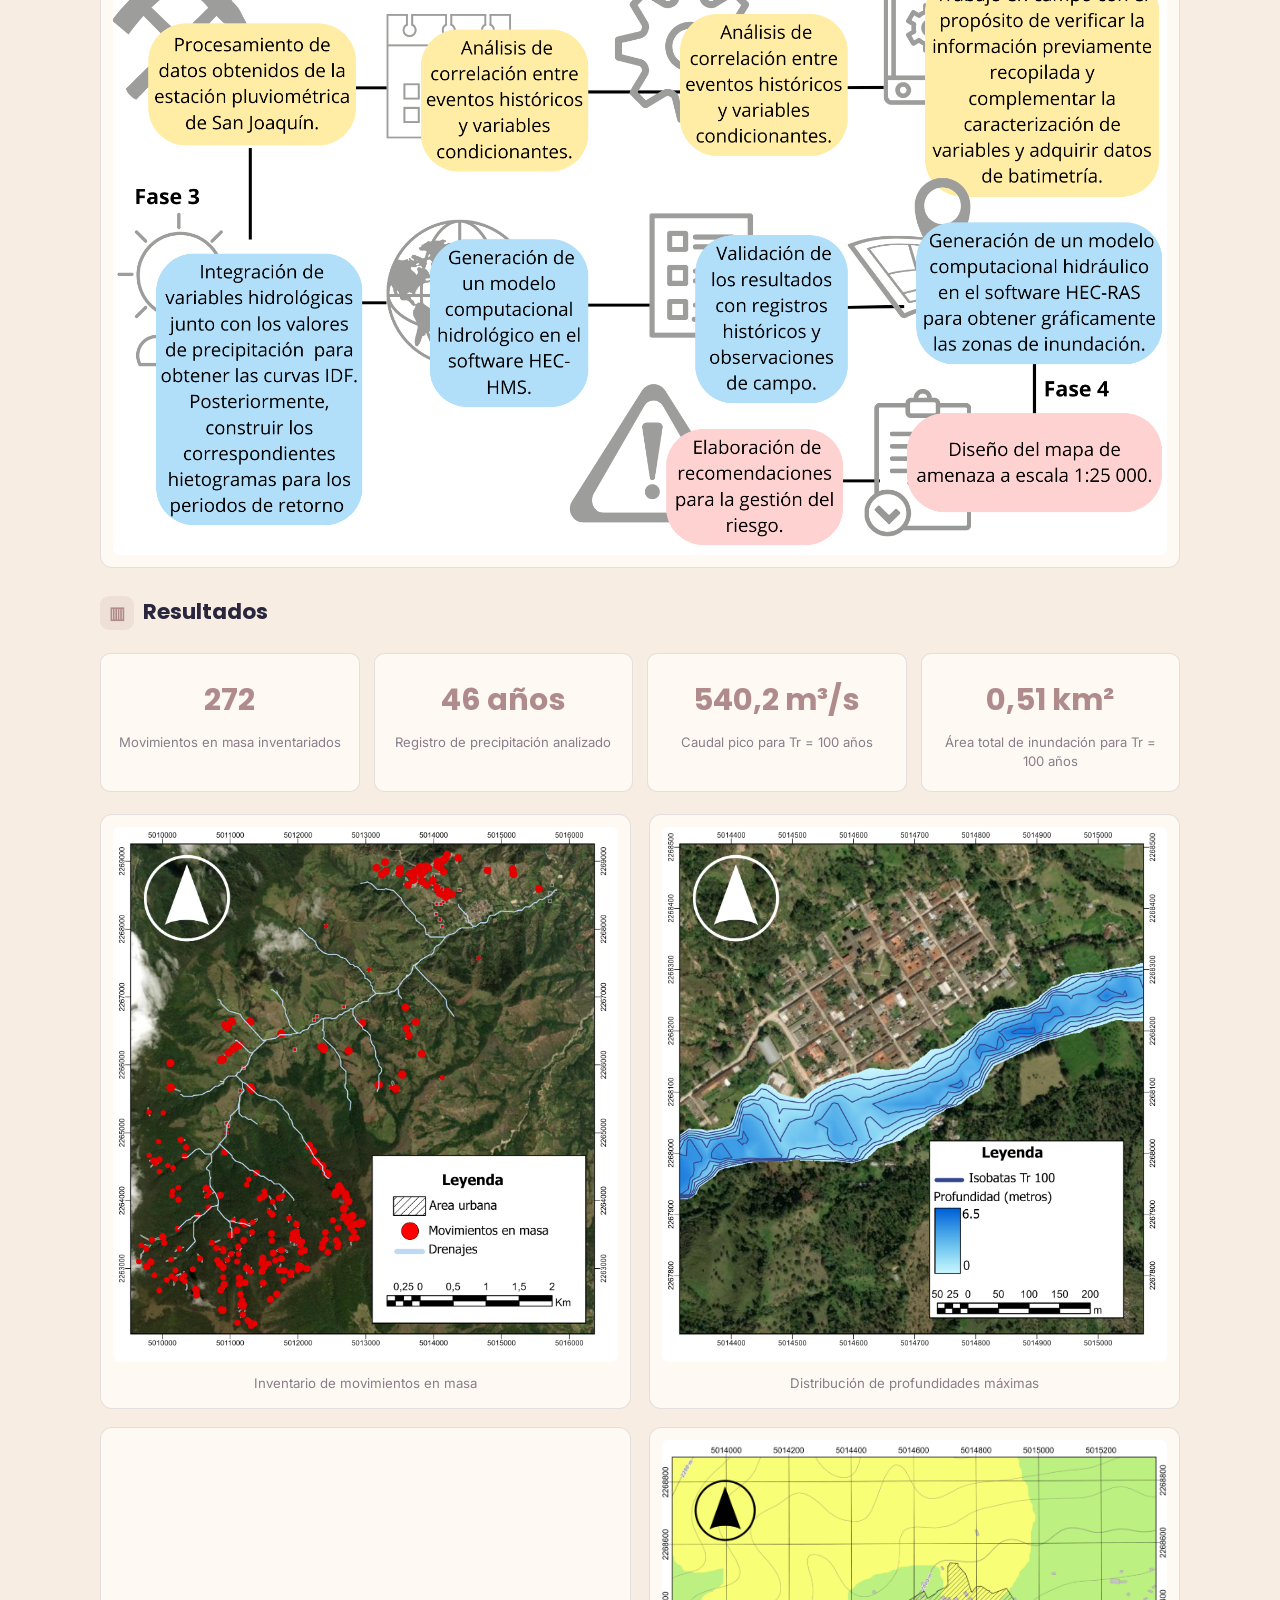
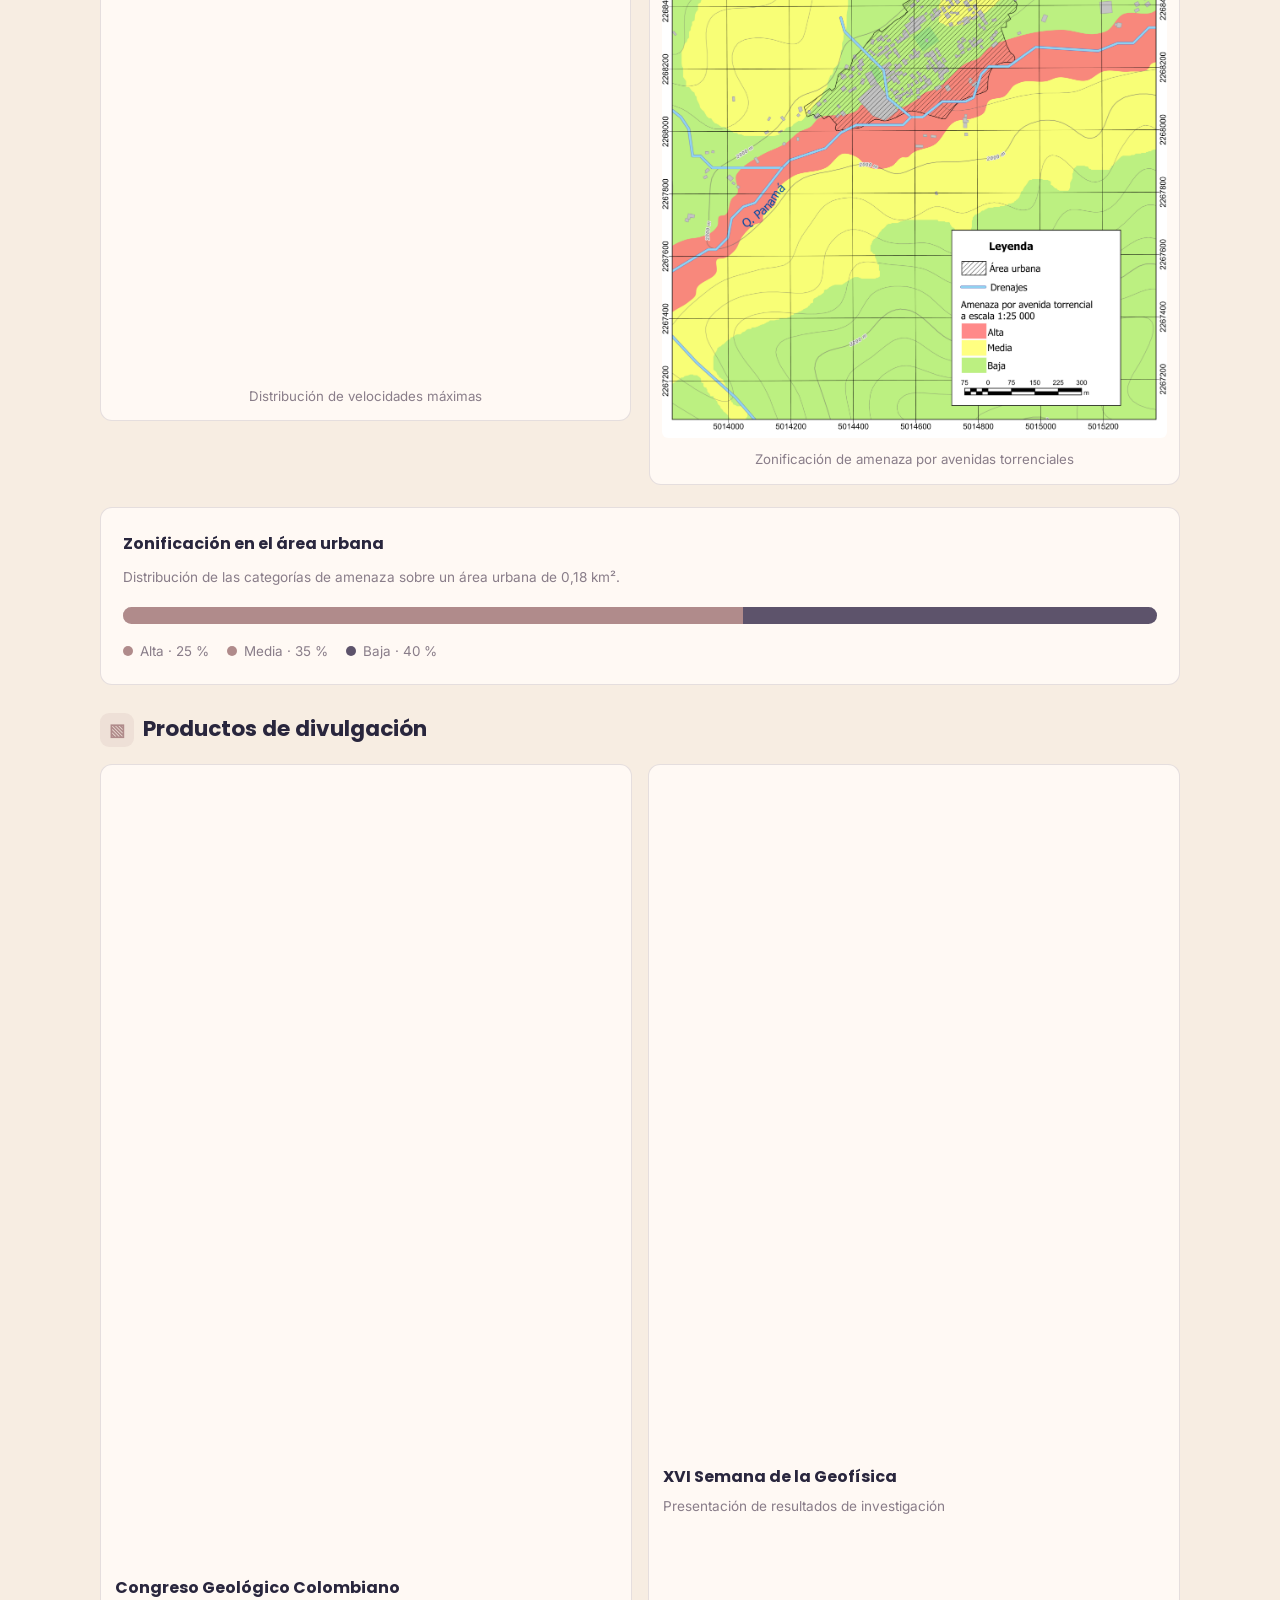
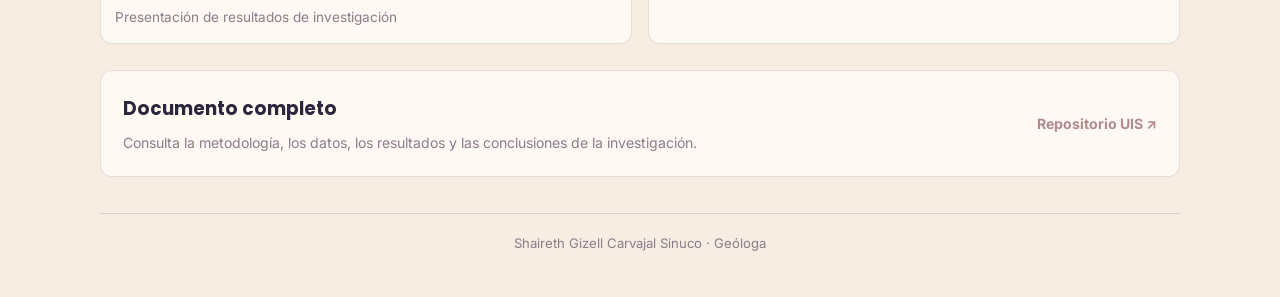
==== commit 4de1cfef: "Redesign portfolio and improve website" ====
--- a/proyectos/avenidas-torrenciales.html
+++ b/proyectos/avenidas-torrenciales.html
@@ -301,7 +301,7 @@
       <h2><span class="section-symbol" aria-hidden="true">▧</span>Productos de divulgación</h2>
       <div class="avt-posters">
         <article class="avt-poster">
-          <a href="../assets/images/avenidas-torrenciales/poster-congreso-geologico.jpg"
+          <a href="../assets/images/avenidas-torrenciales/poster-congreso-geologico.png"
             target="_blank" rel="noopener noreferrer">
             <img src="../assets/images/avenidas-torrenciales/poster-congreso-geologico.png"
               alt="Póster presentado en el Congreso Geológico Colombiano" loading="lazy" decoding="async">
@@ -310,7 +310,7 @@
           <p>Presentación de resultados de investigación</p>
         </article>
         <article class="avt-poster">
-          <a href="../assets/images/avenidas-torrenciales/poster-semana-geofisica.jpg"
+          <a href="../assets/images/avenidas-torrenciales/poster-semana-geofisica.png"
             target="_blank" rel="noopener noreferrer">
             <img src="../assets/images/avenidas-torrenciales/poster-semana-geofisica.png"
               alt="Póster presentado en la XVI Semana de la Geofísica" loading="lazy" decoding="async">
--- a/assets/css/styles.css
+++ b/assets/css/styles.css
@@ -1485,4 +1485,98 @@
         font-size: 0.68rem;
     }
 
-}
+    }
+
+/* ==========================================
+   SOBRE MI - TARJETAS DE VALORES
+========================================== */
+
+.about-section .section-heading {
+    max-width: none;
+    margin-bottom: 0.5rem;
+}
+
+.about-section .section-heading .section-eyebrow {
+    margin-bottom: 0.2rem;
+}
+
+.about-section .about-content {
+    max-width: none;
+}
+
+.about-section .about-content > p {
+    margin: 0;
+    padding: 0.65rem 1rem 0;
+}
+
+.about-section .about-values-grid {
+    display: grid;
+    grid-template-columns: repeat(2, minmax(0, 1fr));
+    gap: 0.5rem;
+    width: 100%;
+    margin-top: 1.25rem;
+}
+
+.about-section .about-value-card {
+    display: flex;
+    flex-direction: column;
+    align-items: flex-start;
+    min-width: 0;
+    padding: 0.65rem;
+    border: 1px solid rgba(232, 182, 168, 0.9);
+    border-radius: 11px;
+    background: var(--background);
+    transition: transform 0.25s ease, box-shadow 0.25s ease, border-color 0.25s ease;
+}
+
+.about-section .about-value-icon {
+    display: flex;
+    align-items: center;
+    justify-content: center;
+    width: 44px;
+    height: 44px;
+    min-width: 44px;
+    min-height: 44px;
+    margin-bottom: 0.45rem;
+    border-radius: 10px;
+    background: var(--color-sand);
+    color: var(--color-primary);
+}
+
+.about-section .about-value-icon svg {
+    display: block;
+    width: 23px;
+    height: 23px;
+    flex-shrink: 0;
+}
+
+.about-section .about-value-card h3 {
+    margin: 0 0 0.15rem;
+    font-size: 1.05rem;
+    font-weight: 600;
+    line-height: 1.4;
+}
+
+.about-section .about-value-card p {
+    margin: 0;
+    font-size: 0.92rem;
+    line-height: 1.55;
+}
+
+.about-section .about-value-card:hover {
+    transform: translateY(-2px);
+    border-color: var(--color-terracotta);
+    box-shadow: 0 6px 20px rgba(41, 38, 61, 0.06);
+}
+
+@media (max-width: 600px) {
+    .about-section .about-values-grid {
+        grid-template-columns: 1fr;
+        gap: 0.75rem;
+        margin-top: 1.25rem;
+    }
+
+    .about-section .about-value-card {
+        padding: 0.8rem;
+    }
+}
--- a/assets/css/responsive.css
+++ b/assets/css/responsive.css
@@ -80,85 +80,7 @@
     position: relative;
 }
 
-/* Botón del menú móvil */
 .menu-toggle {
-    display: flex;
-    flex-direction: column;
-    gap: 5px;
-    width: 42px;
-    height: 42px;
-    padding: 10px;
-    margin-right: auto;
-}
-
-.menu-toggle span {
-    display: block;
-    width: 100%;
-    height: 2px;
-    border-radius: 2px;
-    background: var(--text-primary);
-}
-
-/* Controles de idioma y tema */
-.navigation-controls {
-    display: flex;
-    align-items: center;
-    justify-content: flex-end;
-    gap: 12px;
-    margin-left: auto;
-    padding: 0;
-    border: none;
-    flex-shrink: 0;
-}
-
-/* Menú desplegable */
-.main-navigation {
-    display: none;
-    position: absolute;
-    top: 100%;
-    left: -16px;
-    right: -16px;
-    z-index: 1001;
-    width: auto;
-    padding: 20px;
-    background: var(--header-background);
-    border: 1px solid var(--border);
-    border-top: none;
-    box-shadow: 0 12px 24px var(--shadow);
-    flex-direction: column;
-    align-items: stretch;
-    gap: 16px;
-}
-
-.main-navigation.active {
-    display: flex;
-}
-
-.nav-list {
-    flex-direction: column;
-    align-items: stretch;
-    gap: 4px;
-}
-
-.nav-list li {
-    width: 100%;
-}
-
-.nav-list a {
-    display: block;
-    width: 100%;
-    padding: 11px 8px;
-    font-size: 0.9rem;
-}
-
-.nav-list a.active::after {
-    width: 30px;
-    bottom: 4px;
-}
-
-
-    /* Botón del menú móvil */
-    .menu-toggle {
         display: flex;
         flex-direction: column;
         gap: 5px;
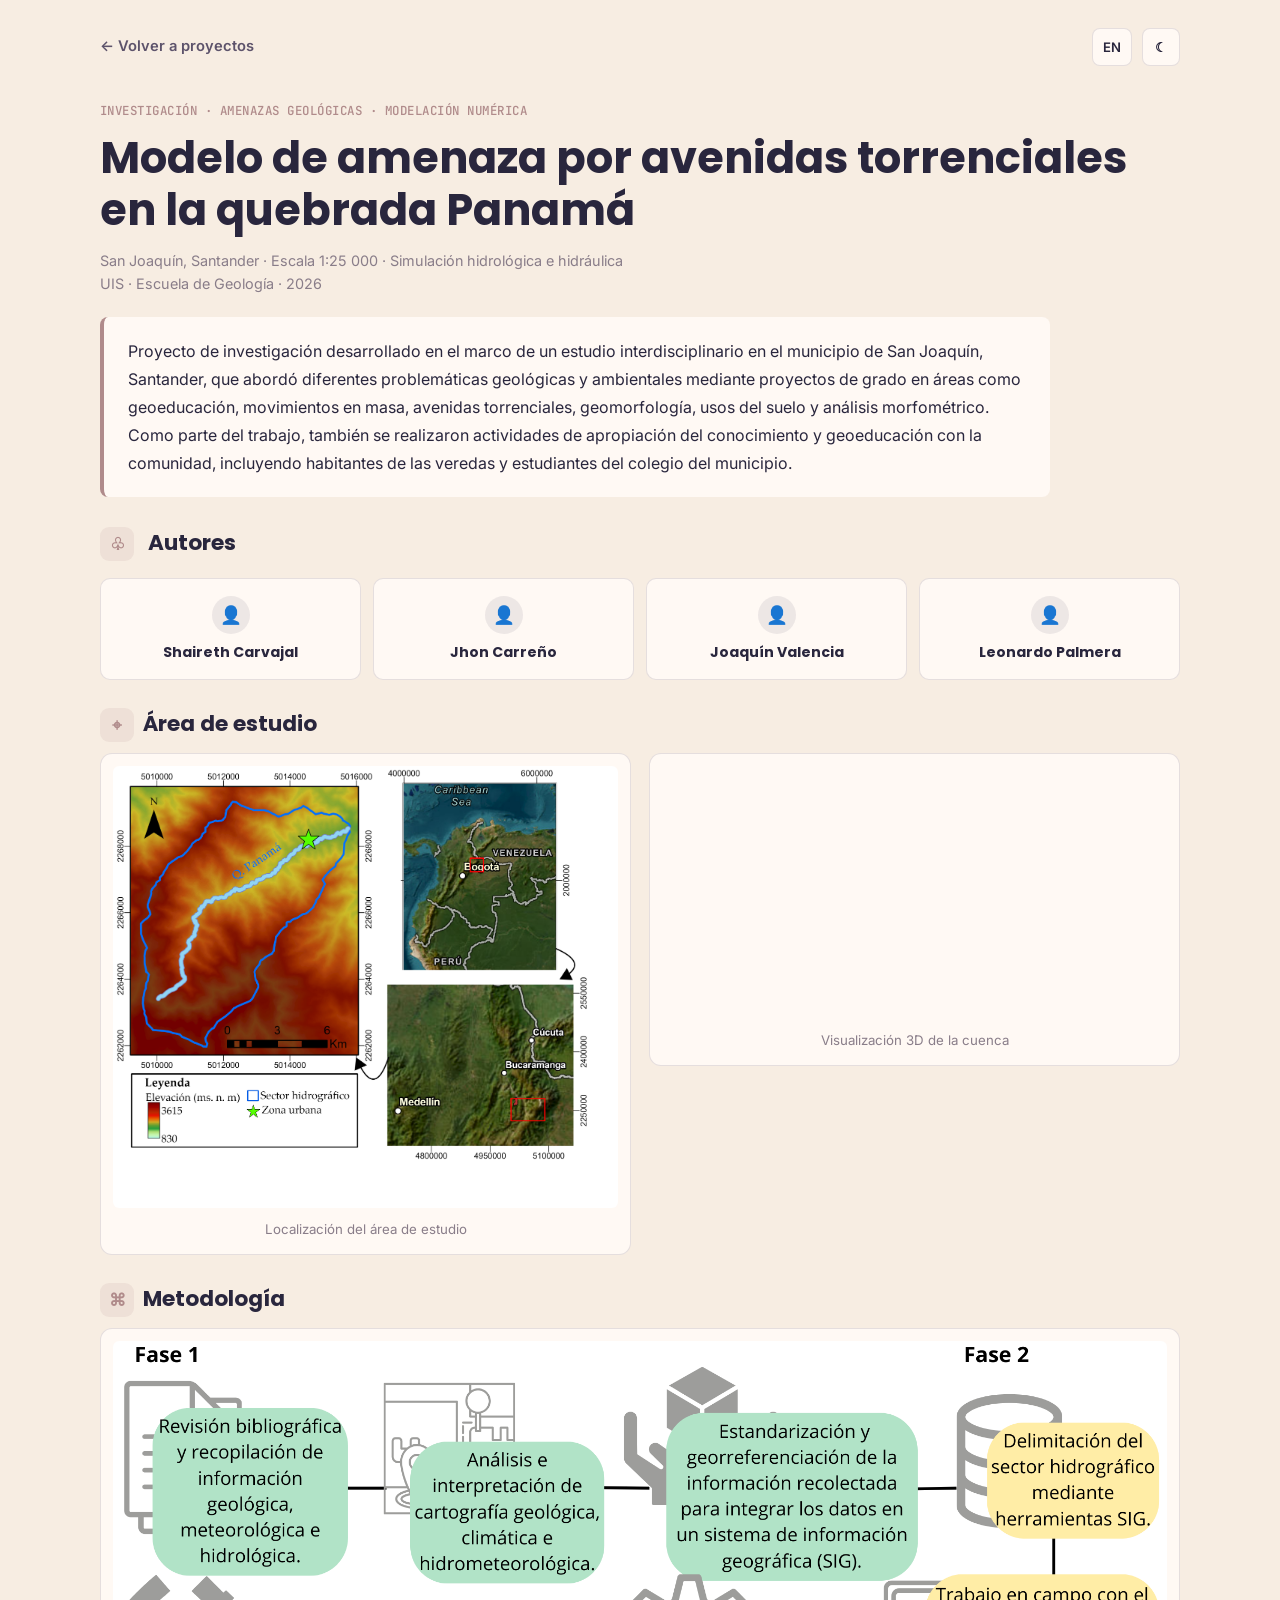
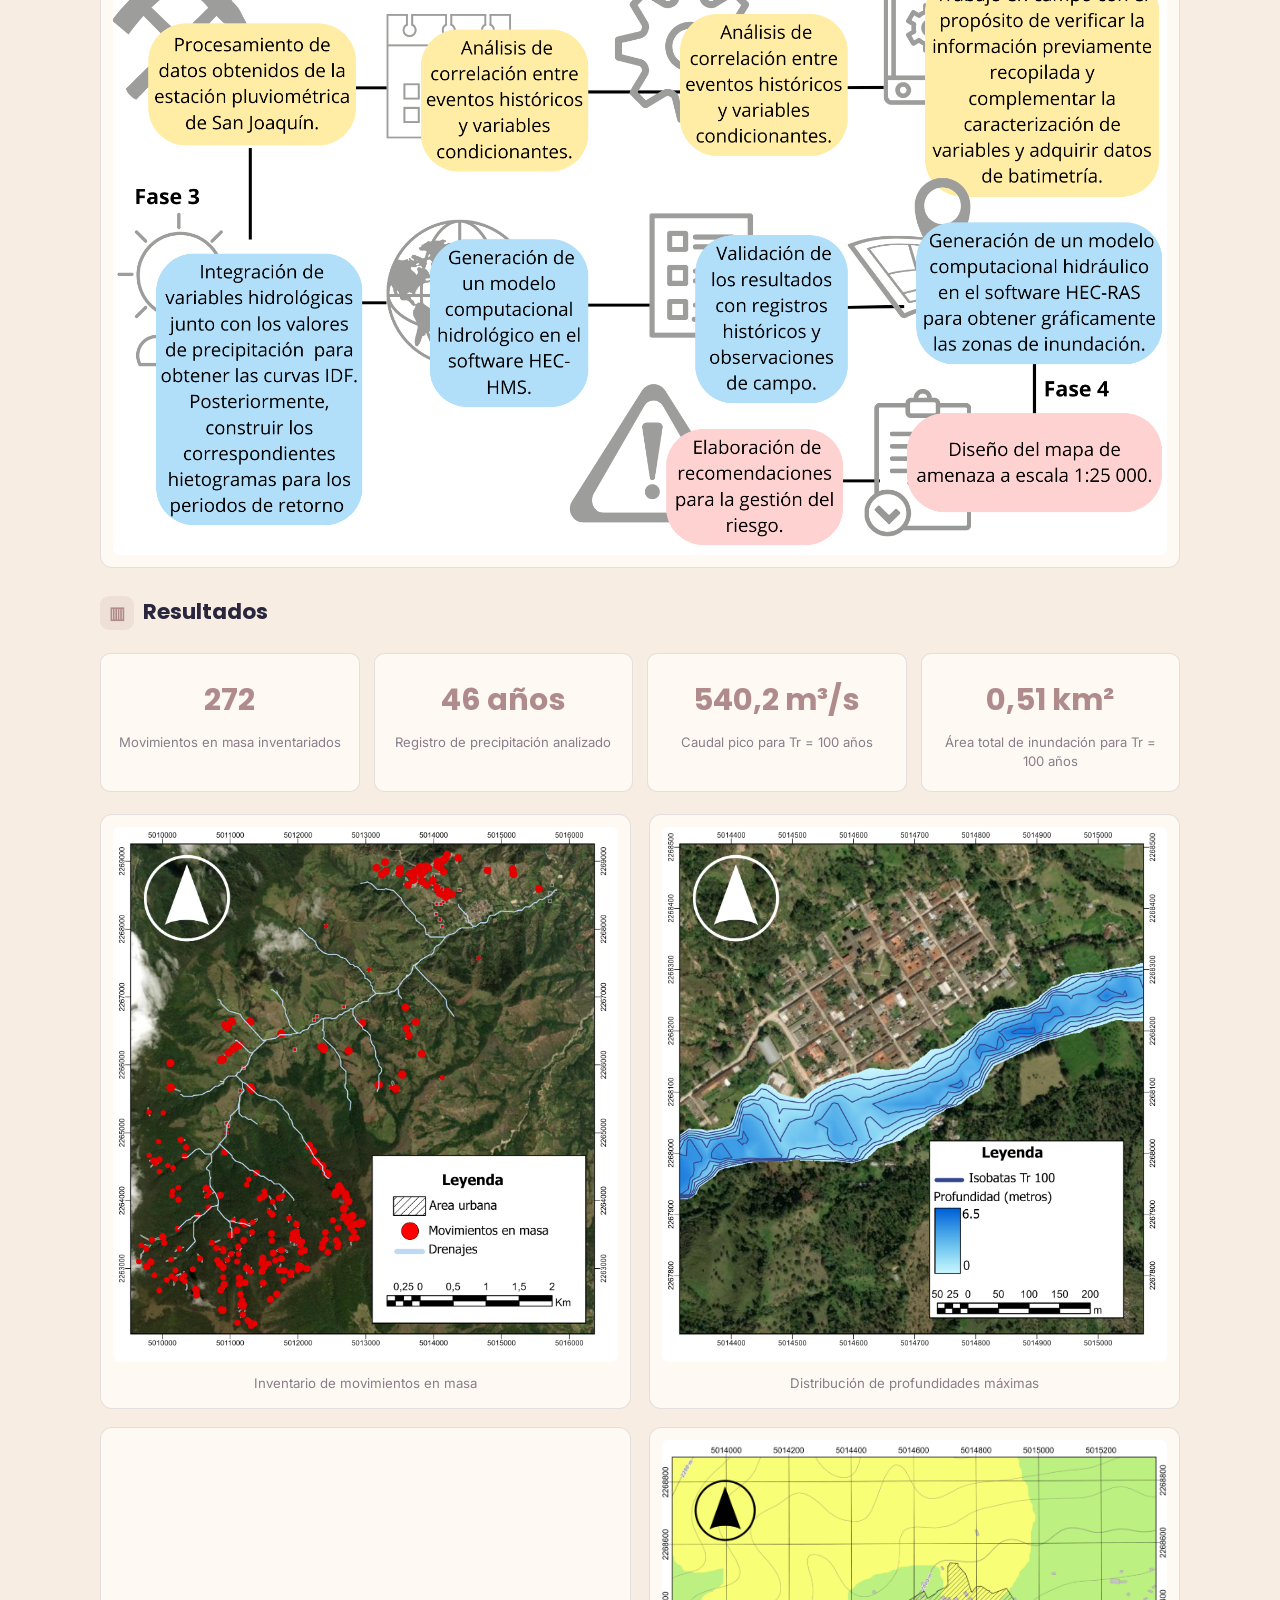
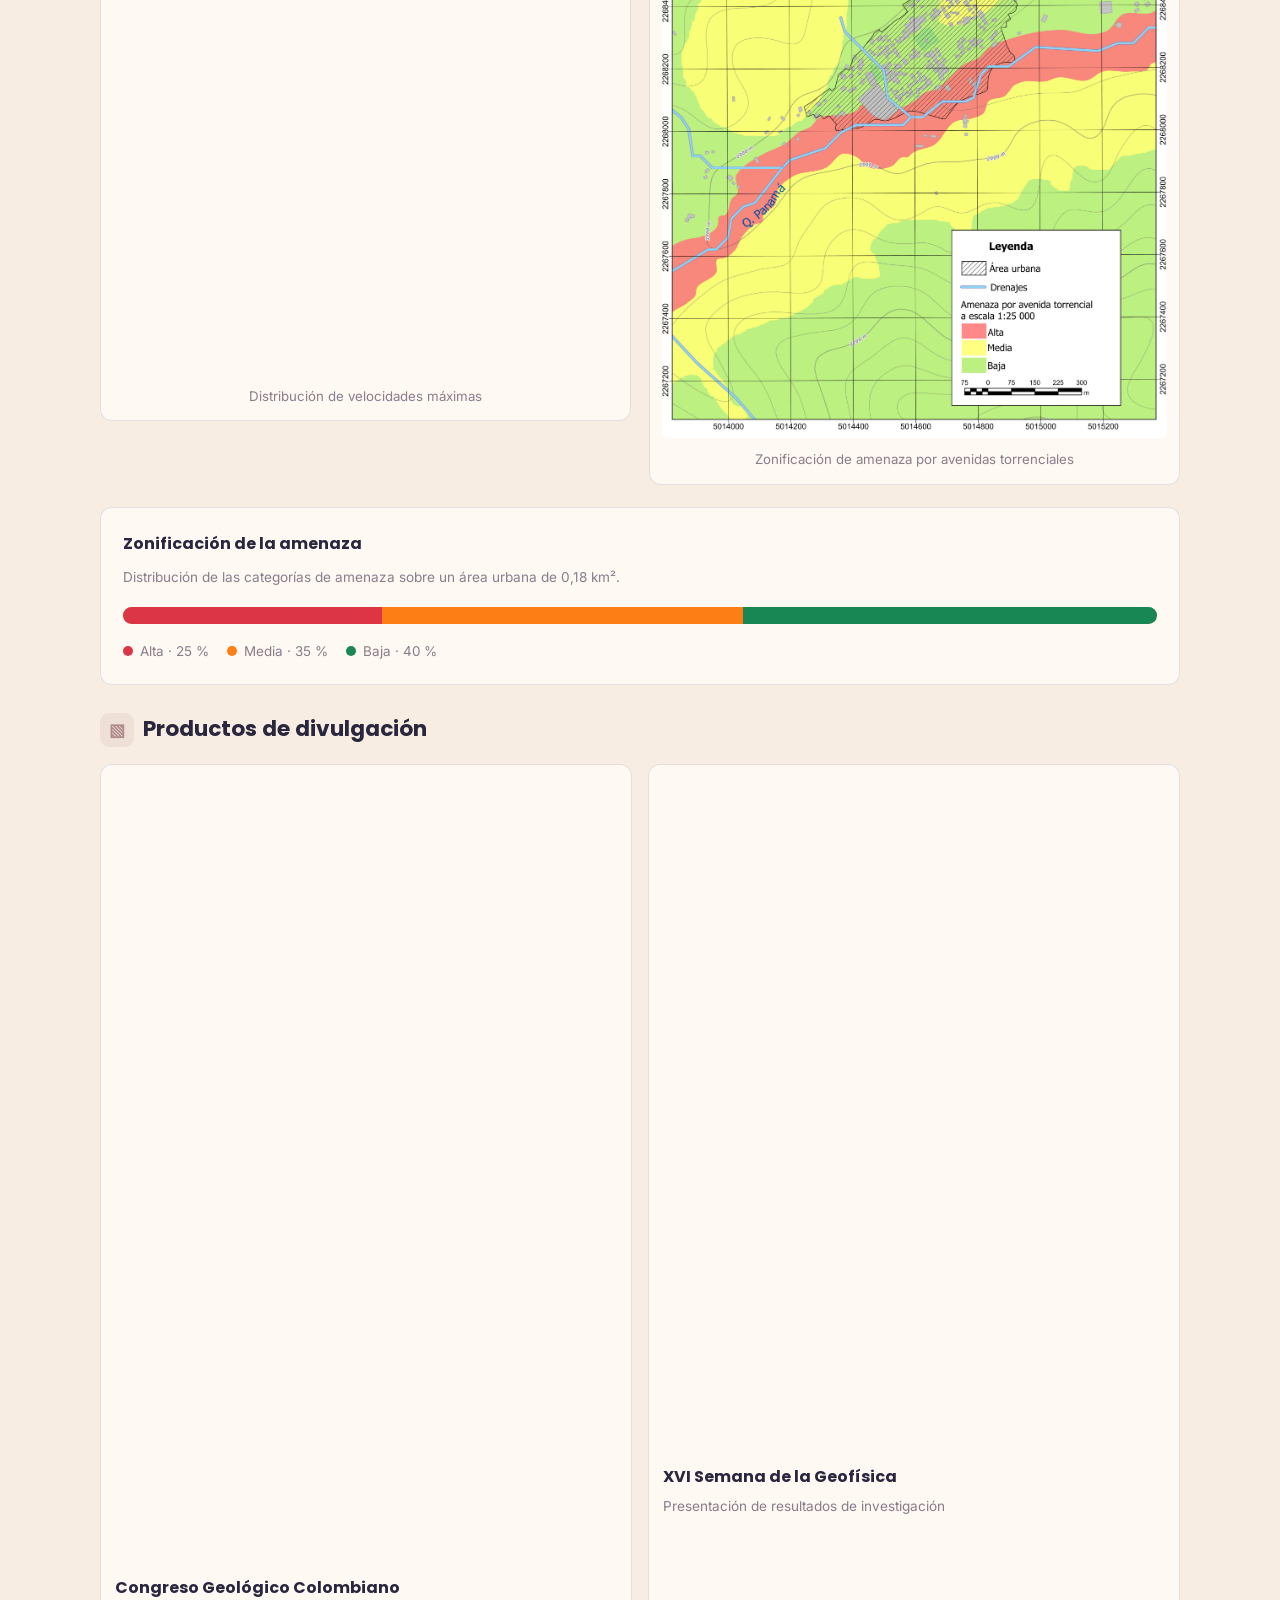
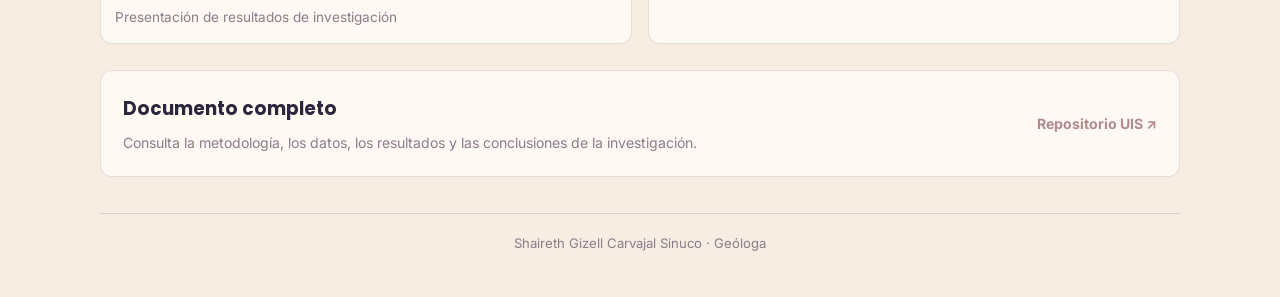
==== commit 38370aec: "barra de amenaza" ====
--- a/proyectos/avenidas-torrenciales.html
+++ b/proyectos/avenidas-torrenciales.html
@@ -16,7 +16,7 @@
 
   <style>
 body { background:var(--page-background); color:var(--page-text); font-family:"Inter",sans-serif; }
-    .detail-page { width:min(1080px,90%); margin:0 auto; padding:28px 0 42px; }
+    .detail-page { --color-red:#dc3545; --color-orange:#fd7e14; --color-green:#198754; width:min(1080px,90%); margin:0 auto; padding:28px 0 42px; }
     .detail-topbar { display:flex; align-items:center; justify-content:space-between; gap:16px; margin-bottom:34px; }
     .detail-back { color:var(--project-blue); text-decoration:none; font-weight:600; font-size:.92rem; }
     :root[data-theme="dark"] .detail-back { color:var(--project-sand); }
@@ -45,9 +45,9 @@
     .avt-zoning h3 { color:var(--page-text); font-family:"Poppins",sans-serif; font-size:1rem; margin:0 0 8px; }
     .avt-zoning p { color:var(--page-muted); font-size:.85rem; margin:0 0 18px; }
     .avt-bar { display:flex; height:17px; overflow:hidden; border-radius:20px; background:var(--page-border); margin-bottom:16px; }
-    .avt-bar-high { width:25%; background:var(--project-terracotta); }
-    .avt-bar-medium { width:35%; background:var(--color-ochre); }
-    .avt-bar-low { width:40%; background:var(--project-moss); }
+    .avt-bar-high { width:25%; background:var(--color-red); }
+    .avt-bar-medium { width:35%; background:var(--color-orange); }
+    .avt-bar-low { width:40%; background:var(--color-green); }
     .avt-legend { display:flex; flex-wrap:wrap; gap:18px; color:var(--page-muted); font-size:.84rem; }
     .avt-legend-item { display:flex; align-items:center; gap:7px; }
     .avt-dot { width:10px; height:10px; border-radius:50%; display:inline-block; }
@@ -281,7 +281,7 @@
       </div>
 
       <div class="avt-zoning">
-        <h3>Zonificación en el área urbana</h3>
+        <h3>Zonificación de la amenaza</h3>
         <p>Distribución de las categorías de amenaza sobre un área urbana de 0,18 km².</p>
         <div class="avt-bar" role="img"
           aria-label="Amenaza alta 25 por ciento, media 35 por ciento y baja 40 por ciento">
@@ -290,9 +290,9 @@
           <span class="avt-bar-low"></span>
         </div>
         <div class="avt-legend">
-          <span class="avt-legend-item"><span class="avt-dot" style="background:var(--color-terracotta)"></span>Alta · 25 %</span>
-          <span class="avt-legend-item"><span class="avt-dot" style="background:var(--color-ochre)"></span>Media · 35 %</span>
-          <span class="avt-legend-item"><span class="avt-dot" style="background:var(--color-moss)"></span>Baja · 40 %</span>
+          <span class="avt-legend-item"><span class="avt-dot" style="background:var(--color-red)"></span>Alta · 25 %</span>
+          <span class="avt-legend-item"><span class="avt-dot" style="background:var(--color-orange)"></span>Media · 35 %</span>
+          <span class="avt-legend-item"><span class="avt-dot" style="background:var(--color-green)"></span>Baja · 40 %</span>
         </div>
       </div>
     </section>
